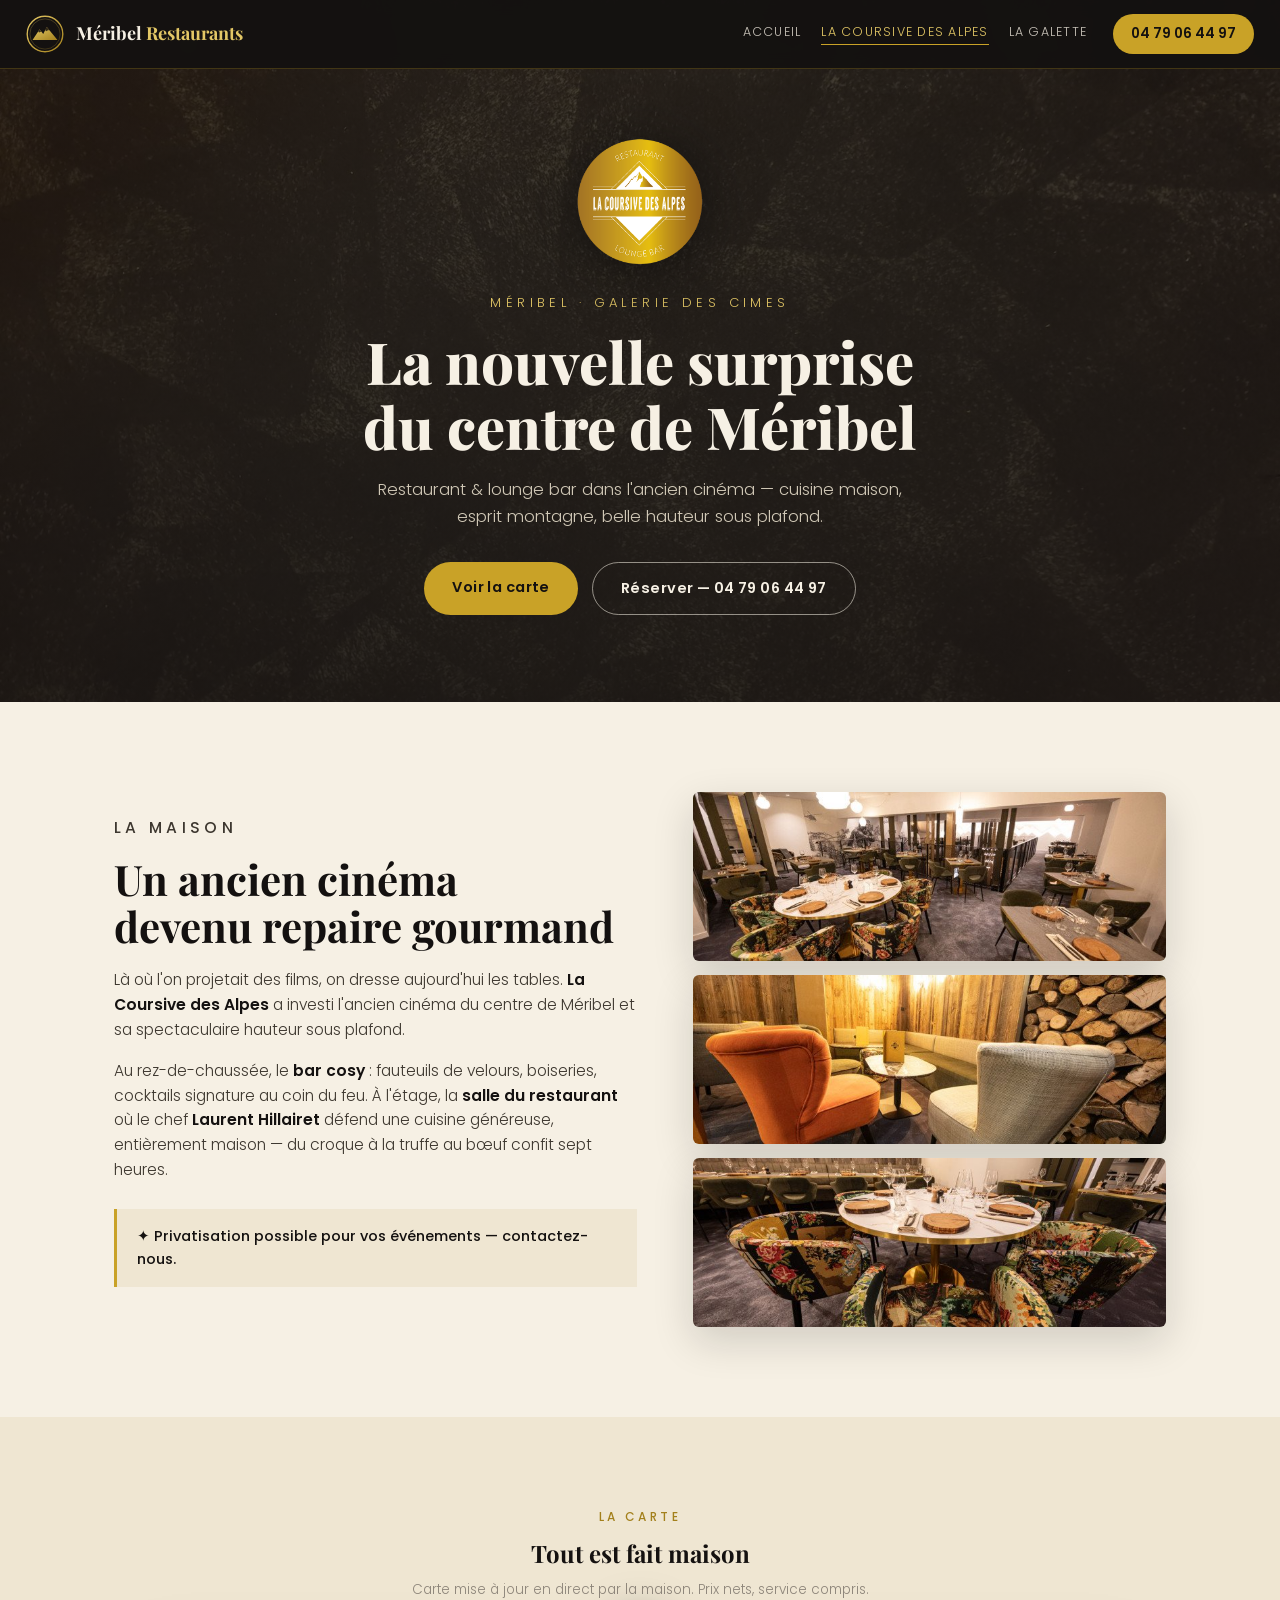
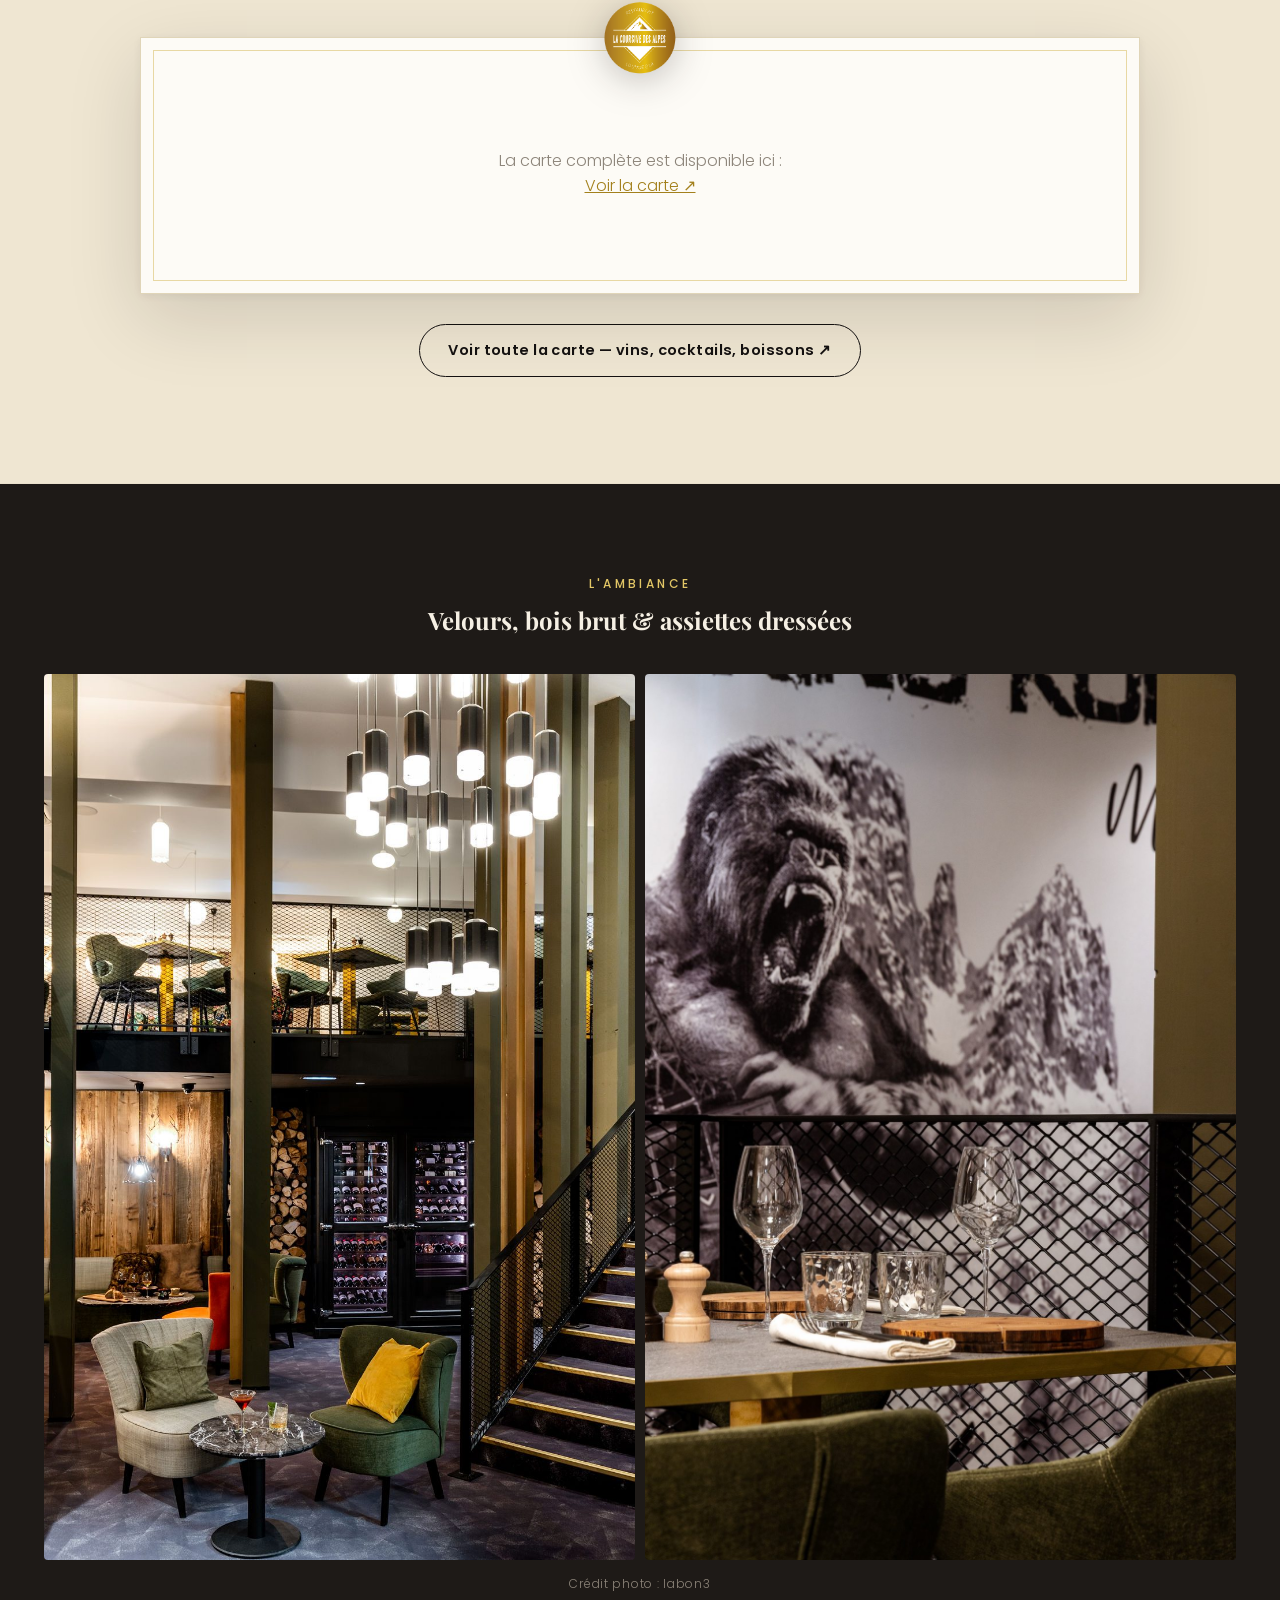
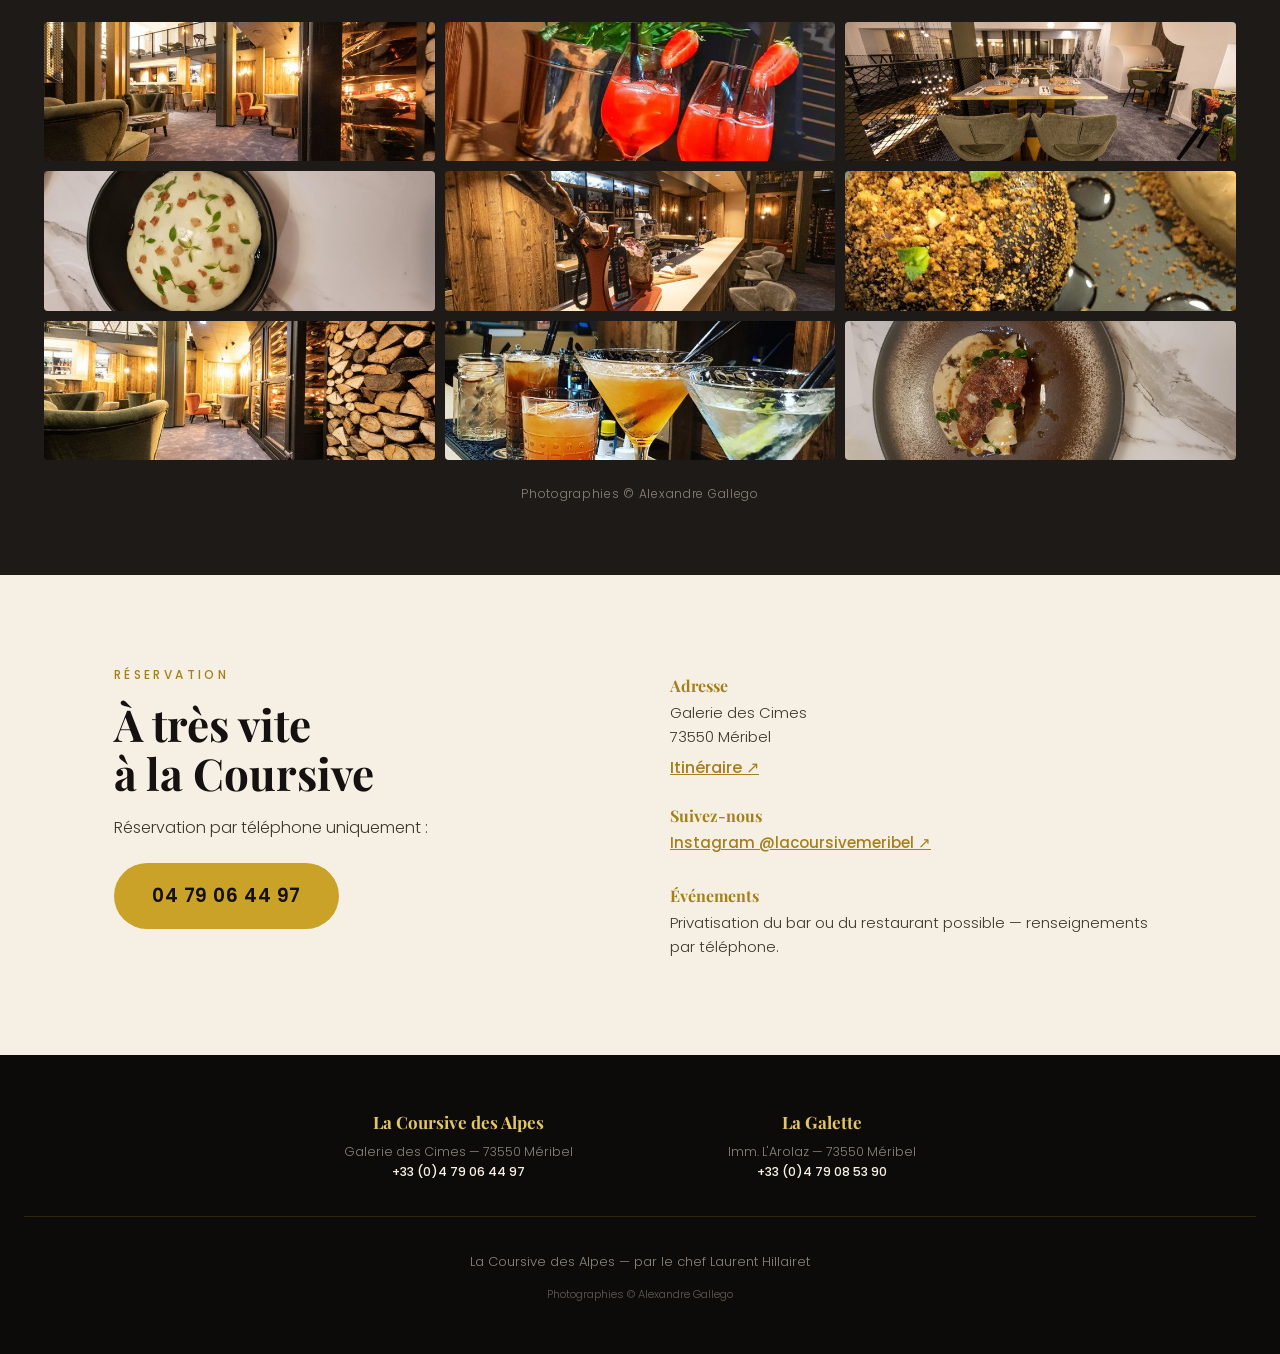
==== coursive.html @ 0c18def4 "Site : sur téléphone, le prix reste sur la ligne du nom (cartes La Galette et La Coursive) Co-Author" ====
<!doctype html>
<html lang="fr">
<head>
<meta charset="utf-8">
<meta name="viewport" content="width=device-width, initial-scale=1">
<title>La Coursive des Alpes — Restaurant &amp; Lounge Bar, Méribel</title>
<meta name="description" content="Restaurant et lounge bar au centre de Méribel, dans l'ancien cinéma. Cuisine maison du chef Laurent Hillairet, bar cosy, privatisations. Réservation : 04 79 06 44 97.">
<link rel="icon" href="img/logo-or.png">
<meta property="og:title" content="La Coursive des Alpes — Restaurant & Lounge Bar, Méribel">
<meta property="og:description" content="La nouvelle surprise du centre de Méribel, dans l'ancien cinéma. Bar cosy au rez-de-chaussée, restaurant à l'étage.">
<meta property="og:image" content="img/salle-01.jpg">
<link rel="preconnect" href="https://fonts.googleapis.com">
<link href="https://fonts.googleapis.com/css2?family=Playfair+Display:ital,wght@0,500;0,700;0,800;1,500&family=Poppins:wght@300;400;500;600&display=swap" rel="stylesheet">
<link rel="stylesheet" href="style.css?v=9">
</head>
<body>

<nav id="nav">
  <a class="nav-brand" href="index.html">
    <img src="img/logo-meribel.svg" alt="">
    <span>Méribel <em>Restaurants</em></span>
  </a>
  <button id="burger" aria-label="Menu" onclick="document.getElementById('nav').classList.toggle('open')">
    <span></span><span></span><span></span>
  </button>
  <div class="nav-links">
    <a href="index.html">Accueil</a>
<!-- IGLOO MASQUÉ — retirer ce commentaire pour réafficher
    <a href="igloo.html">L'Igloo</a>
-->
    <a href="coursive.html" class="active">La Coursive des Alpes</a>
    <a href="galette.html">La Galette</a>
  </div>
  <a class="nav-cta" href="tel:+33479064497">04 79 06 44 97</a>
</nav>

<header id="haut" class="hero">
  <div class="hero-inner">
    <img class="hero-logo" src="img/logo-or.png" alt="La Coursive des Alpes — Restaurant, Lounge Bar">
    <p class="hero-kicker">Méribel · Galerie des Cimes</p>
    <h1>La nouvelle surprise<br>du centre de Méribel</h1>
    <p class="hero-sub">Restaurant &amp; lounge bar dans l'ancien cinéma — cuisine maison, esprit montagne, belle hauteur sous plafond.</p>
    <div class="hero-actions">
      <a class="btn gold" href="#carte">Voir la carte</a>
      <a class="btn ghost" href="tel:+33479064497">Réserver — 04 79 06 44 97</a>
    </div>
  </div>
</header>

<section id="maison" class="section">
  <div class="wrap two-cols">
    <div class="txt">
      <p class="kicker">La maison</p>
      <h2>Un ancien cinéma<br>devenu repaire gourmand</h2>
      <p>Là où l'on projetait des films, on dresse aujourd'hui les tables. <strong>La Coursive des Alpes</strong> a investi l'ancien cinéma du centre de Méribel et sa spectaculaire hauteur sous plafond.</p>
      <p>Au rez-de-chaussée, le <strong>bar cosy</strong> : fauteuils de velours, boiseries, cocktails signature au coin du feu. À l'étage, la <strong>salle du restaurant</strong> où le chef <strong>Laurent Hillairet</strong> défend une cuisine généreuse, entièrement maison — du croque à la truffe au bœuf confit sept heures.</p>
      <p class="privatisation">✦ Privatisation possible pour vos événements — contactez-nous.</p>
    </div>
    <div class="pics">
      <img src="img/salon-02.jpg" alt="Le salon et ses fauteuils de velours" loading="lazy">
      <img src="img/bar-01.jpg" alt="Le bar en boiseries" loading="lazy">
      <img src="img/salle-01.jpg" alt="La salle du restaurant à l'étage" loading="lazy">
    </div>
  </div>
</section>

<section id="carte" class="carte">
  <div class="wrap">
    <p class="kicker center">La carte</p>
    <h2 class="center">Tout est fait maison</h2>
    <p class="carte-note center">Carte mise à jour en direct par la maison<span id="carteDate"></span>. Prix nets, service compris.</p>
    <div class="menu-panel">
      <img class="menu-badge" src="img/logo-or.png" alt="">
      <div id="menuMount"><div class="menu-loading">Chargement de la carte…</div></div>
    </div>
    <p class="pdf-line"><a class="btn dark" href="https://viktor-guignard.github.io/la-coursive-carte/carte.html" target="_blank" rel="noopener">Voir toute la carte — vins, cocktails, boissons ↗</a></p>
  </div>
</section>

<section id="galerie" class="galerie">
  <div class="wrap">
    <p class="kicker center">L'ambiance</p>
    <h2 class="center" style="color:var(--creme)">Velours, bois brut &amp; assiettes dressées</h2>
  </div>
  <div class="duo">
    <figure><img src="img/ambiance-salon.jpg" alt="Le salon du rez-de-chaussée, la cave à vins et la mezzanine" loading="lazy" width="1024" height="1539"></figure>
    <figure><img src="img/ambiance-table.jpg" alt="Une table dressée à l'étage, devant la fresque" loading="lazy" width="1200" height="1804"></figure>
  </div>
  <p class="credit">Crédit photo : labon3</p>
  <div class="strip">
    <img src="img/salle-02.jpg" alt="Tables dressées" loading="lazy">
    <img src="img/cocktail-01.jpg" alt="Cocktails signature" loading="lazy">
    <img src="img/salon-01.jpg" alt="Le salon lounge" loading="lazy">
    <img src="img/plat-01.jpg" alt="Plat du chef" loading="lazy">
    <img src="img/salle-03.jpg" alt="La mezzanine" loading="lazy">
    <img src="img/dessert-01.jpg" alt="Dessert maison" loading="lazy">
    <img src="img/salon-03.jpg" alt="Coin cheminée" loading="lazy">
    <img src="img/cocktail-02.jpg" alt="Cocktails au bar" loading="lazy">
    <img src="img/plat-02.jpg" alt="Assiette dressée" loading="lazy">
  </div>
  <p class="credit">Photographies © Alexandre Gallego</p>
</section>

<section id="contact" class="contact">
  <div class="wrap contact-grid">
    <div>
      <p class="kicker">Réservation</p>
      <h2>À très vite<br>à la Coursive</h2>
      <p class="contact-line">Réservation par téléphone uniquement :</p>
      <a class="btn gold big" href="tel:+33479064497">04 79 06 44 97</a>
    </div>
    <div class="contact-infos">
      <div class="info">
        <h3>Adresse</h3>
        <p>Galerie des Cimes<br>73550 Méribel</p>
        <a href="https://maps.apple.com/?q=Galerie+des+Cimes+73550+M%C3%A9ribel" target="_blank" rel="noopener">Itinéraire ↗</a>
      </div>
      <div class="info">
        <h3>Suivez-nous</h3>
        <p><a href="https://www.instagram.com/lacoursivemeribel" target="_blank" rel="noopener">Instagram @lacoursivemeribel ↗</a></p>
      </div>
      <div class="info">
        <h3>Événements</h3>
        <p>Privatisation du bar ou du restaurant possible — renseignements par téléphone.</p>
      </div>
    </div>
  </div>
</section>

<footer>
  <div class="foot-grid">
<!-- IGLOO MASQUÉ — retirer ce commentaire pour réafficher
    <div class="foot-resto">
      <h4><a href="igloo.html">L'Igloo</a></h4>
      <p>Galerie des Cimes — 73550 Méribel</p>
      <p><a class="tel" href="tel:+33479080784">+33 (0)4 79 08 07 84</a></p>
    </div>
-->
    <div class="foot-resto">
      <h4><a href="coursive.html">La Coursive des Alpes</a></h4>
      <p>Galerie des Cimes — 73550 Méribel</p>
      <p><a class="tel" href="tel:+33479064497">+33 (0)4 79 06 44 97</a></p>
    </div>
    <div class="foot-resto">
      <h4><a href="galette.html">La Galette</a></h4>
      <p>Imm. L'Arolaz — 73550 Méribel</p>
      <p><a class="tel" href="tel:+33479085390">+33 (0)4 79 08 53 90</a></p>
    </div>
  </div>
  <div class="base">
    <p>La Coursive des Alpes — par le chef Laurent Hillairet</p>
    <p class="tiny">Photographies © Alexandre Gallego</p>
  </div>
</footer>

<script src="menu.js?v=8"></script>
</body>
</html>
---- style.css ----
:root{
  --noir:#141110;
  --noir-2:#1e1a17;
  --or:#c9a227;
  --or-fonce:#a3801c;
  --or-clair:#e3c766;
  --creme:#f6f0e4;
  --creme-2:#efe6d2;
  --blanc:#fdfbf6;
  --gris:#8d857a;
  --font-t:'Playfair Display', serif;
  --font-b:'Poppins', sans-serif;
}

*{box-sizing:border-box;}
html{scroll-behavior:smooth;}
body{
  margin:0; font-family:var(--font-b); color:var(--noir);
  background:var(--creme); line-height:1.6; font-weight:300;
}
img{max-width:100%; display:block;}
a{color:var(--or-fonce);}
h1,h2,h3{font-family:var(--font-t); font-weight:700; line-height:1.12; margin:0 0 18px;}
.wrap{max-width:1100px; margin:0 auto; padding:0 24px;}
.wrap.narrow{max-width:840px;}
.center{text-align:center;}
.kicker{
  font-size:12px; letter-spacing:.28em; text-transform:uppercase;
  color:var(--or-fonce); font-weight:500; margin:0 0 14px;
}

/* ---------- Nav ---------- */
#nav{
  position:fixed; top:0; left:0; right:0; z-index:100;
  display:flex; align-items:center; gap:26px;
  padding:14px 26px;
  background:rgba(20,17,16,.94);
  backdrop-filter:blur(8px);
  border-bottom:1px solid rgba(201,162,39,.25);
}
.nav-brand{display:flex; align-items:center; gap:12px; text-decoration:none; color:var(--creme); margin-right:auto;}
.nav-brand img{width:38px; height:38px; border-radius:50%;}
.nav-brand span{font-family:var(--font-t); font-size:18px; font-weight:700;}
.nav-brand em{font-style:normal; color:var(--or-clair);}
.nav-links{display:flex; gap:20px;}
.nav-links a{
  color:var(--creme); text-decoration:none; font-size:12.5px; letter-spacing:.1em;
  text-transform:uppercase; opacity:.8; transition:color .15s, opacity .15s;
  padding-bottom:2px; border-bottom:1.5px solid transparent;
}
.nav-links a:hover{color:var(--or-clair); opacity:1;}
.nav-links a.active{color:var(--or-clair); opacity:1; border-bottom-color:var(--or);}
.nav-cta{
  font-size:13.5px; font-weight:600; text-decoration:none; color:var(--noir);
  background:var(--or); padding:9px 18px; border-radius:30px;
  transition:background .15s; white-space:nowrap;
}
.nav-cta:hover{background:var(--or-clair);}

/* Burger (mobile / tablette) */
#burger{
  display:none; flex-direction:column; justify-content:center; gap:5px;
  width:42px; height:38px; padding:8px 9px;
  background:none; border:1px solid rgba(246,240,228,.35); border-radius:8px; cursor:pointer;
}
#burger span{display:block; height:2px; background:var(--creme); border-radius:2px; transition:transform .2s, opacity .2s;}
#nav.open #burger span:nth-child(1){transform:translateY(7px) rotate(45deg);}
#nav.open #burger span:nth-child(2){opacity:0;}
#nav.open #burger span:nth-child(3){transform:translateY(-7px) rotate(-45deg);}

/* ---------- Boutons ---------- */
.btn{
  display:inline-block; text-decoration:none; font-weight:600; font-size:14.5px;
  padding:14px 28px; border-radius:40px; letter-spacing:.03em;
  transition:transform .12s, background .15s, color .15s, border-color .15s;
}
.btn:active{transform:scale(.97);}
.btn.gold{background:var(--or); color:var(--noir);}
.btn.gold:hover{background:var(--or-clair);}
.btn.ghost{border:1.5px solid rgba(246,240,228,.55); color:var(--creme);}
.btn.ghost:hover{border-color:var(--or-clair); color:var(--or-clair);}
.btn.dark{border:1.5px solid var(--noir); color:var(--noir);}
.btn.dark:hover{background:var(--noir); color:var(--creme);}
.btn.big{font-size:19px; padding:18px 38px;}

/* ---------- Hero Coursive (sombre, écourté) ---------- */
.hero{
  min-height:78svh; display:flex; align-items:center; justify-content:center;
  position:relative; text-align:center; padding:120px 24px 70px;
  background:
    linear-gradient(rgba(14,11,9,.72), rgba(14,11,9,.86)),
    url('img/texture-or.jpg') center/cover no-repeat;
  color:var(--creme);
}
.hero-inner{max-width:780px;}
.hero-logo{width:130px; margin:0 auto 26px; filter:drop-shadow(0 8px 30px rgba(0,0,0,.5));}
.hero-kicker{font-size:13px; letter-spacing:.34em; text-transform:uppercase; color:var(--or-clair); margin:0 0 16px;}
.hero h1{font-size:clamp(36px, 5.4vw, 58px); font-weight:800; color:var(--creme);}
.hero-sub{font-size:16.5px; color:var(--creme-2); opacity:.85; max-width:560px; margin:0 auto 32px;}
.hero-actions{display:flex; gap:14px; justify-content:center; flex-wrap:wrap;}

/* ---------- Hero clair (Home, Igloo, Galette) ---------- */
.hero-light{
  padding:150px 24px 70px; text-align:center;
  background:linear-gradient(var(--blanc), var(--creme));
}
.hero-light .hero-logo{width:140px; margin:0 auto 26px; filter:none; border-radius:14px;}
.hero-light h1{font-size:clamp(34px, 5vw, 56px); font-weight:800; color:var(--noir);}
.hero-light .hero-sub{color:#4a443a; opacity:1;}

/* ---------- HOME : cartes des 3 restaurants ---------- */
.resto-cards{
  display:grid; grid-template-columns:repeat(2,1fr); gap:22px;
  max-width:820px; margin:50px auto 90px; padding:0 24px;
}
.resto-card{
  background:var(--blanc); border:1px solid #e5dcc8; border-radius:14px;
  padding:34px 26px 30px; text-align:center; text-decoration:none; color:var(--noir);
  transition:transform .18s, box-shadow .18s;
  display:flex; flex-direction:column; align-items:center; gap:6px;
}
.resto-card:hover{transform:translateY(-5px); box-shadow:0 20px 50px rgba(20,17,16,.14);}
.resto-card img{width:110px; height:110px; object-fit:contain; border-radius:12px; margin-bottom:14px;}
.resto-card h3{font-size:22px; margin:0 0 4px;}
.resto-card .type{font-size:11.5px; letter-spacing:.16em; text-transform:uppercase; color:var(--or-fonce); font-weight:500;}
.resto-card .desc{font-size:13.5px; color:#5a5346; margin:10px 0 14px;}
.resto-card .tel{font-weight:600; font-size:14.5px; color:var(--noir);}
.resto-card .go{margin-top:12px; font-size:13px; font-weight:600; color:var(--or-fonce);}

/* ---------- Sections claires ---------- */
.section{padding:90px 0;}
.section.alt{background:var(--blanc);}
.section h2{font-size:clamp(28px,3.8vw,42px);}

/* ---------- La carte : présentée comme une carte imprimée ---------- */
.carte{padding:90px 0; background:var(--creme-2); border-bottom:1px solid #e9e0cc;}
.carte h2{color:var(--noir);}
.carte-note{color:var(--gris); font-size:13.5px; margin:-6px 0 36px;}
.menu-loading{text-align:center; color:var(--gris); padding:60px 0;}
.menu-panel{
  position:relative;
  background:var(--blanc);
  border:1px solid #e0d5b8;
  box-shadow:0 24px 70px rgba(20,17,16,.14), 0 2px 8px rgba(20,17,16,.06);
  padding:70px 64px 54px;
  max-width:1000px; margin:0 auto;
}
.menu-panel::before{
  content:''; position:absolute; inset:12px;
  border:1px solid rgba(201,162,39,.4); pointer-events:none;
}
.menu-badge{
  width:74px; height:74px; position:absolute; top:-37px; left:50%;
  transform:translateX(-50%);
  filter:drop-shadow(0 6px 18px rgba(20,17,16,.25));
}
.menu-cols{columns:2; column-gap:56px;}
.menu-section{break-inside:avoid; margin:0 0 34px;}
.menu-section h3{
  font-size:20px; color:var(--or-fonce); text-transform:uppercase; letter-spacing:.05em;
  border-bottom:1.5px solid var(--or); padding-bottom:7px; margin-bottom:14px;
}
.menu-section h3 .en{font-family:var(--font-b); font-size:12.5px; font-style:italic; font-weight:300; color:var(--gris); text-transform:none; letter-spacing:0;}
.menu-item{display:flex; align-items:baseline; gap:8px; padding:5px 0;}
.menu-item .n{font-size:13.5px; font-weight:500; color:var(--noir);}
.menu-item .n .en{display:block; font-size:11.5px; font-style:italic; font-weight:300; color:var(--gris);}
.menu-item .dots{flex:1; border-bottom:1px dotted #c8bfa8; min-width:16px; transform:translateY(-4px);}
.menu-item .p{font-size:13.5px; font-weight:600; color:var(--or-fonce); white-space:nowrap;}
.item-tag{width:13px; height:13px; margin-left:5px; vertical-align:-2px; display:inline-block;}
.menu-image{display:flex; justify-content:center; margin:8px 0 14px;}
.menu-image img{max-width:100%; height:auto;}
.menu-formule{color:var(--or-fonce); font-weight:500; font-size:14.5px; padding:2px 0;}
.menu-formule.heading{font-family:var(--font-t); font-size:21px; font-weight:700; color:var(--noir); margin-top:8px;}
.menu-note{font-size:11.5px; font-style:italic; color:var(--gris); padding:5px 0;}
.menu-error{text-align:center; color:var(--gris); padding:40px 0;}
.pdf-line{text-align:center; margin-top:30px;}

/* ---------- La maison ---------- */
.two-cols{display:grid; grid-template-columns:1.05fr .95fr; gap:56px; align-items:center;}
.two-cols .txt p{margin:0 0 16px; color:#3d372f; font-size:15.5px;}
.two-cols .txt strong{font-weight:600; color:var(--noir);}
.privatisation{
  margin-top:26px !important; padding:16px 20px; border-left:3px solid var(--or);
  background:var(--creme-2); font-weight:500; color:var(--noir) !important; font-size:14.5px !important;
}
.pics{display:flex; flex-direction:column; gap:14px;}
.pics img{border-radius:6px; box-shadow:0 14px 40px rgba(20,17,16,.16);}

/* ---------- Galerie (bandeau sombre conservé pour le contraste) ---------- */
.galerie{padding:90px 0 60px; background:var(--noir-2); color:var(--creme);}
.galerie .kicker{color:var(--or-clair);}
.strip{
  display:grid; grid-template-columns:repeat(3,1fr); gap:10px;
  max-width:1240px; margin:40px auto 0; padding:0 24px;
}
.duo{display:grid; grid-template-columns:1fr 1fr; gap:10px; max-width:1240px; margin:40px auto 0; padding:0 24px;}
.duo figure{margin:0;}
.duo img{display:block; width:100%; height:auto; aspect-ratio:2/3; object-fit:cover; border-radius:4px;}
.duo + .credit{margin-top:14px;}
.duo + .credit + .strip{margin-top:28px;}
.strip img{width:100%; border-radius:4px; transition:transform .25s, box-shadow .25s;}
.strip img:hover{transform:scale(1.025); box-shadow:0 16px 40px rgba(0,0,0,.5);}
.credit{text-align:center; color:var(--gris); font-size:12px; margin-top:24px; letter-spacing:.06em;}

/* ---------- Fiche resto simple (Igloo / Galette) ---------- */
.fiche{max-width:760px; margin:0 auto; padding:0 24px; text-align:center;}
.fiche p{color:#3d372f; font-size:16px;}
.fiche .cartes-btns{display:flex; gap:14px; justify-content:center; flex-wrap:wrap; margin:34px 0 0;}

/* ---------- Contact ---------- */
.contact{padding:90px 0; background:var(--creme);}
.contact h2{font-size:clamp(28px,3.8vw,44px);}
.contact-grid{display:grid; grid-template-columns:1fr 1fr; gap:60px; align-items:start;}
.contact-line{color:#3d372f; margin-bottom:22px;}
.contact-infos{display:flex; flex-direction:column; gap:26px; padding-top:12px;}
.info h3{font-size:16px; margin-bottom:6px; color:var(--or-fonce);}
.info p{margin:0 0 6px; color:#3d372f; font-size:15px;}
.info a{color:var(--or-fonce); font-weight:500;}

/* ---------- Footer : les 3 maisons ---------- */
footer{background:#0d0b09; color:var(--gris); font-size:13px; padding:54px 24px 40px;}
.foot-grid{
  max-width:700px; margin:0 auto 34px; display:grid; grid-template-columns:repeat(2,1fr); gap:26px;
  text-align:center;
}
.foot-resto{color:var(--creme);}
.foot-resto h4{font-family:var(--font-t); font-size:17px; margin:0 0 6px; color:var(--or-clair);}
.foot-resto h4 a{color:inherit; text-decoration:none;}
.foot-resto p{margin:0; font-size:12.5px; color:var(--gris);}
.foot-resto a.tel{color:var(--creme); text-decoration:none; font-weight:500;}
footer .base{text-align:center; border-top:1px solid rgba(201,162,39,.18); padding-top:22px;}
footer .base a{color:var(--or-clair); text-decoration:none;}
footer .tiny{font-size:11px; opacity:.65; margin-top:6px;}

/* =====================================================
   Responsive — desktop large / desktop / tablette / mobile
   ===================================================== */

/* Desktop large : la carte respire davantage */
@media (min-width:1400px){
  .menu-panel{max-width:1080px; padding:78px 84px 60px;}
  .menu-cols{column-gap:72px;}
}

/* Tablette paysage / petit desktop */
@media (max-width:1100px){
  .resto-cards{grid-template-columns:repeat(2,1fr); gap:14px;}
  .resto-card{padding:26px 16px 24px;}
  .two-cols{gap:40px;}
  .menu-panel{padding:60px 40px 44px;}
}

/* Tablette portrait */
@media (max-width:920px){
  #burger{display:flex;}
  .nav-links{
    display:none; position:absolute; top:100%; left:0; right:0;
    flex-direction:column; gap:0; background:#141110;
    border-bottom:1px solid rgba(201,162,39,.25);
    padding:8px 0 12px;
  }
  #nav.open .nav-links{display:flex;}
  .nav-links a{padding:13px 26px; border-bottom:none; font-size:14px;}
  .nav-links a.active{background:rgba(201,162,39,.12);}

  .two-cols, .contact-grid{grid-template-columns:1fr; gap:40px;}
  .strip{grid-template-columns:repeat(2,1fr);}
  .resto-cards{grid-template-columns:1fr; max-width:480px;}
  .foot-grid{grid-template-columns:1fr; gap:20px;}
  .section,.carte,.contact,.galerie{padding:60px 0;}
  .hero{min-height:70svh; padding:110px 20px 60px;}
  .hero-light{padding:130px 20px 54px;}
  .menu-cols{columns:2; column-gap:36px;}
  .pics{flex-direction:row; flex-wrap:wrap;}
  .pics img{flex:1 1 45%; min-width:220px; object-fit:cover;}
}

/* Mobile */
@media (max-width:640px){
  .menu-cols{columns:1;}
  .menu-panel{padding:52px 22px 34px;}
  .menu-panel::before{inset:8px;}
  .menu-badge{width:60px; height:60px; top:-30px;}
  .strip{grid-template-columns:1fr;}
  .nav-cta{padding:8px 12px; font-size:12.5px;}
  .nav-brand span{display:none;}
  .btn.big{font-size:16px; padding:15px 28px;}
  .hero-actions .btn{width:100%; text-align:center;}
  .fiche .cartes-btns .btn{width:100%; text-align:center;}
  .hero-logo{width:104px;}
}

/* ---------- Carte La Galette (menu-galette.js) ---------- */
.carte-galette .menu-badge{border-radius:12px; width:78px; height:78px; top:-39px; object-fit:cover;}
.menu-tabs{display:flex; justify-content:center; gap:8px; flex-wrap:wrap; margin:0 0 34px;}
.menu-tabs button{
  font-family:var(--font-b); font-size:13px; font-weight:500; letter-spacing:.08em; text-transform:uppercase;
  background:none; border:1px solid #d8cba9; color:var(--noir); border-radius:30px; padding:8px 18px; cursor:pointer;
}
.menu-tabs button.active{background:var(--noir); border-color:var(--noir); color:var(--creme);}
.menu-item .n .sub{display:block; font-size:12px; font-weight:300; color:#6a6158;}
.menu-item .n .sub + .en{margin-top:0;}
.menu-item .p.wines{display:flex; flex-direction:column; align-items:flex-end; gap:1px;}
.menu-item .p.wines small{font-size:10.5px; font-weight:400; color:var(--gris);}
.menu-item .item-tag.tag-new{width:26px; height:12px;}
.menu-line{text-align:center; font-size:13px; font-weight:500; padding:2px 0;}
.menu-line.v-title{font-family:var(--font-t); font-size:22px; font-weight:700; margin-top:6px;}
.menu-line.v-title em{font-style:normal; color:var(--or-fonce);}
.menu-line.v-sub, .menu-line.v-small{font-size:11.5px; font-weight:300; font-style:italic; color:var(--gris);}
.menu-line.v-or{font-size:12px; font-style:italic; font-weight:300; color:var(--gris);}
.menu-langs{display:flex; justify-content:center; gap:6px; margin:-8px 0 16px; flex-wrap:wrap;}
.menu-langs button{font-family:var(--font-b); font-size:12px; font-weight:500; background:none; border:1px solid #e0d5b8; border-radius:20px; padding:5px 11px; cursor:pointer; color:var(--noir);}
.menu-langs button.active{border-color:var(--or-fonce); color:var(--or-fonce); background:rgba(201,162,39,.08);}
.menu-cols.one-col{columns:1; max-width:720px; margin:0 auto;}
.menu-item .n .sub{text-transform:none;}
@media (max-width:600px){
  /* téléphone : le prix reste à droite, sur la même ligne que le nom ; le nom passe à la ligne
     dans sa colonne. Un prix long (« Petit 17 / Grand 22 € ») passe sur 2 lignes, à droite, sans écraser le plat. */
  .menu-item{flex-wrap:nowrap;}
  .menu-item .n{flex:1 1 auto; min-width:0;}
  .menu-item .dots{flex:0 0 14px; min-width:14px;}
  .menu-item .p{flex:0 0 auto; white-space:nowrap; text-align:right;}
  .menu-item .p.long{white-space:normal; max-width:42%; flex-shrink:1;}
}
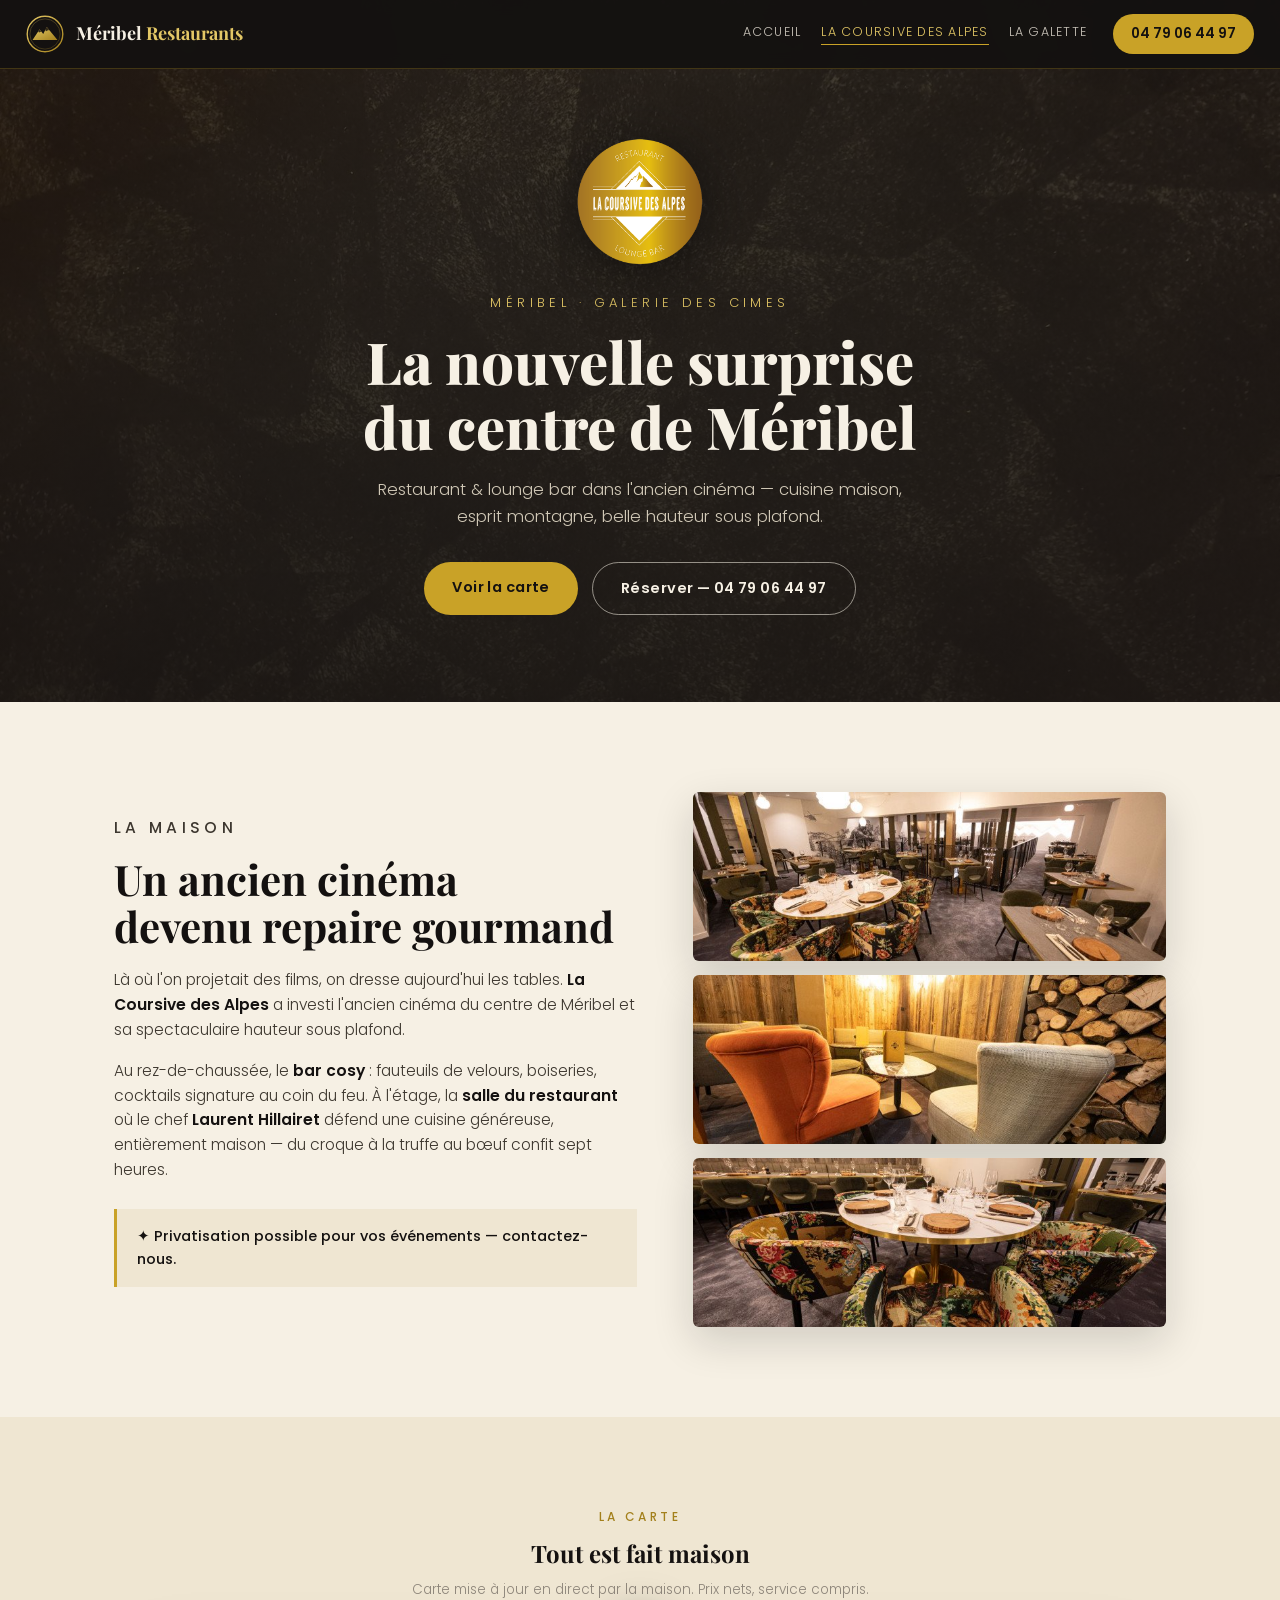
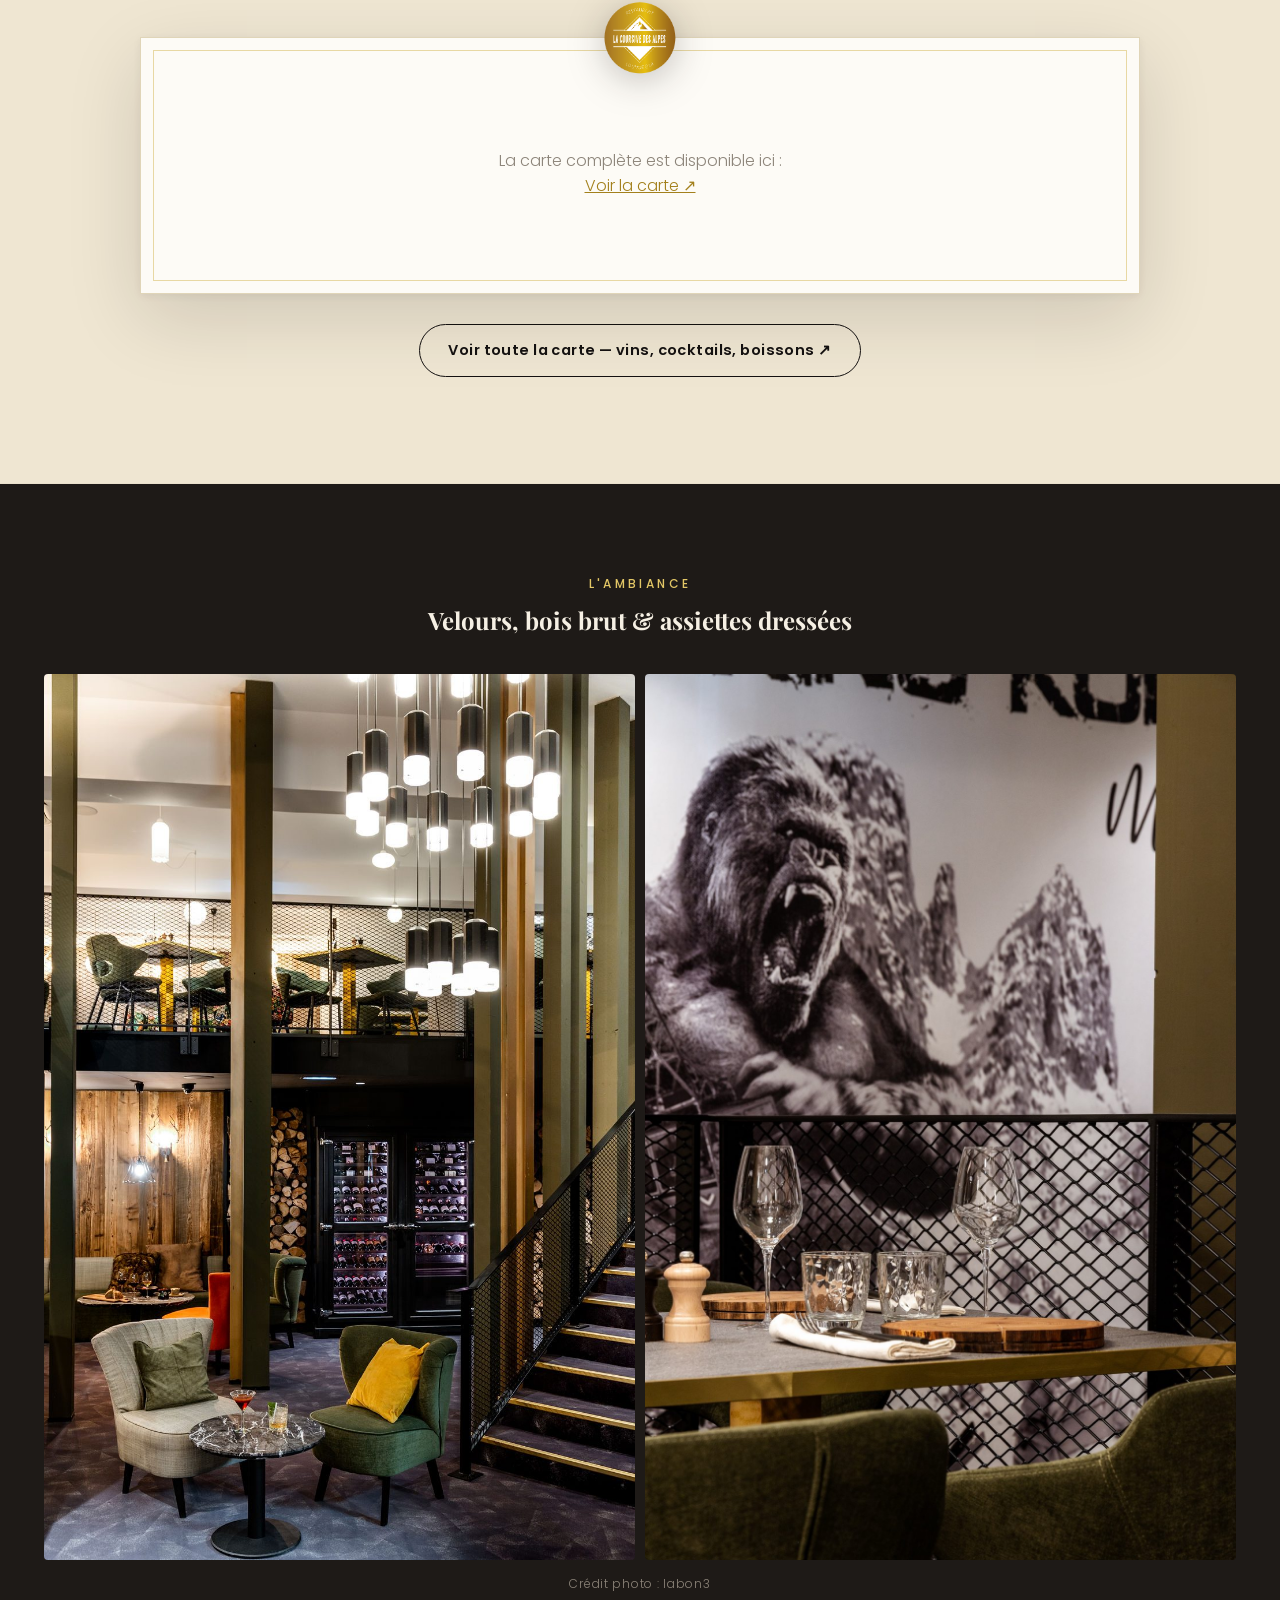
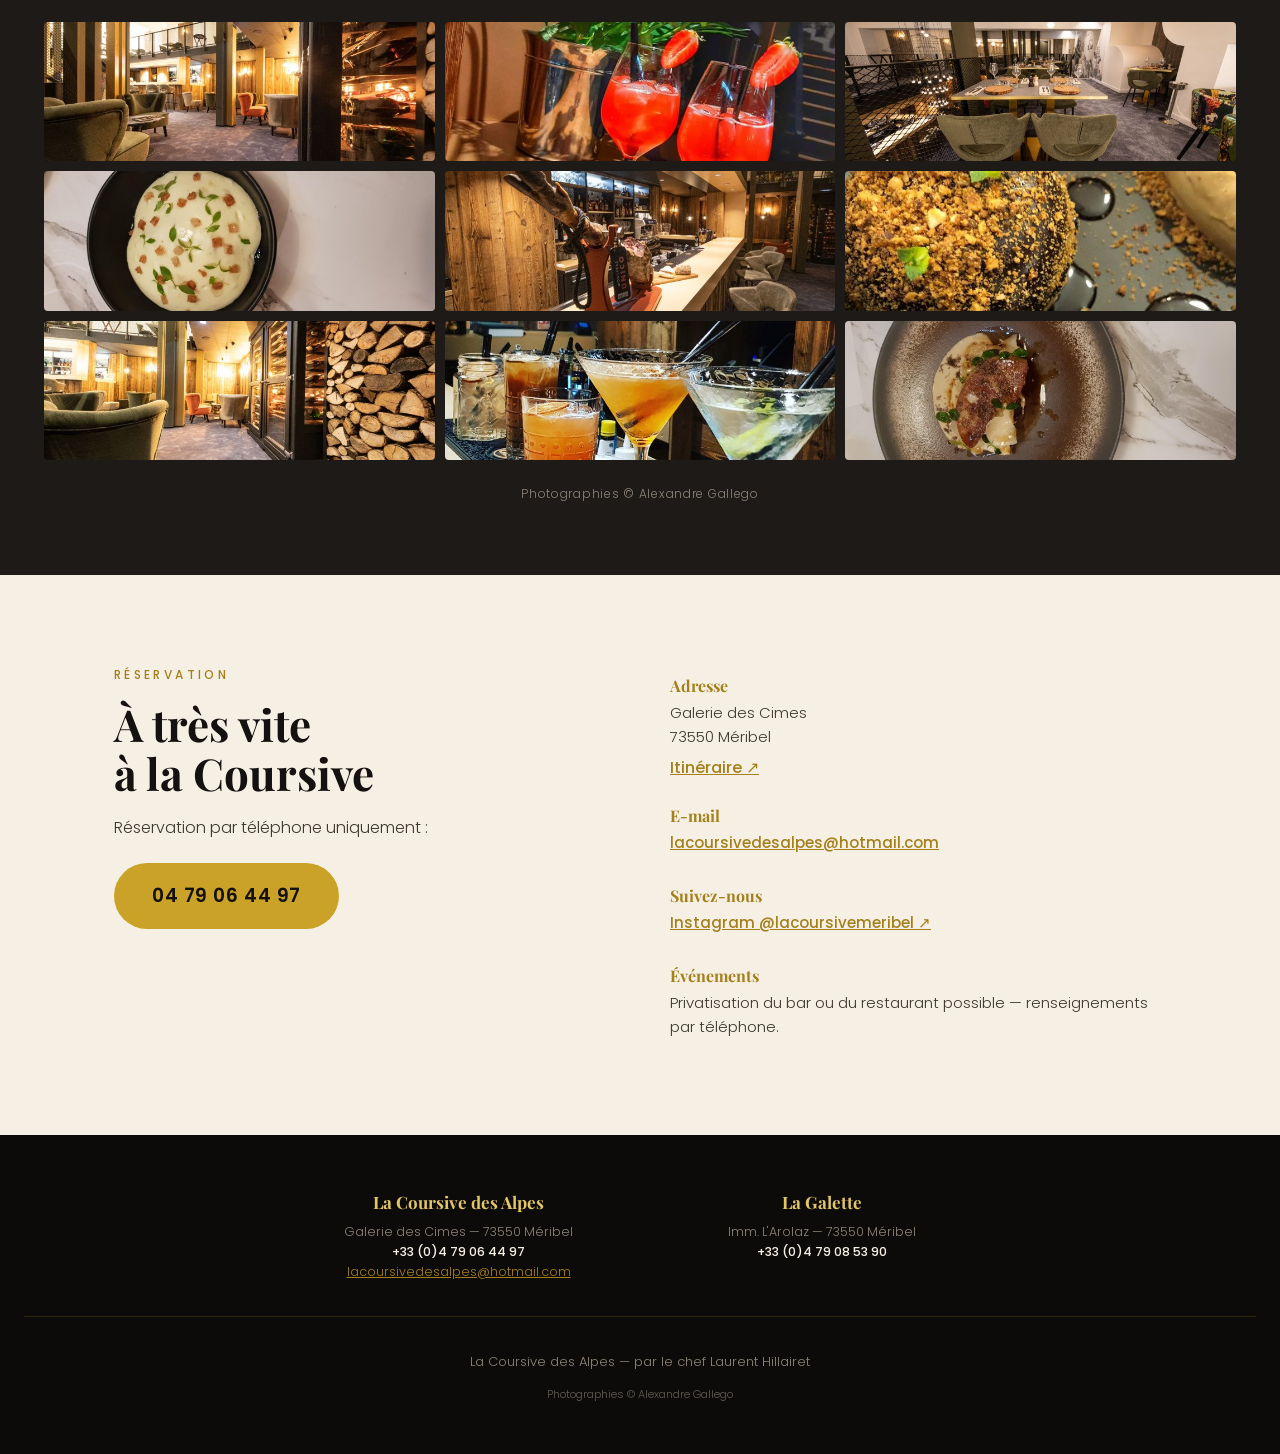
==== commit a095fdad: "La Coursive : adresse e-mail sur sa page (contact) et dans le pied de page Co-Authored-By: Claude Op" ====
--- a/coursive.html
+++ b/coursive.html
@@ -11,7 +11,7 @@
 <meta property="og:image" content="img/salle-01.jpg">
 <link rel="preconnect" href="https://fonts.googleapis.com">
 <link href="https://fonts.googleapis.com/css2?family=Playfair+Display:ital,wght@0,500;0,700;0,800;1,500&family=Poppins:wght@300;400;500;600&display=swap" rel="stylesheet">
-<link rel="stylesheet" href="style.css?v=9">
+<link rel="stylesheet" href="style.css?v=10">
 </head>
 <body>
 
@@ -116,6 +116,10 @@
         <a href="https://maps.apple.com/?q=Galerie+des+Cimes+73550+M%C3%A9ribel" target="_blank" rel="noopener">Itinéraire ↗</a>
       </div>
       <div class="info">
+        <h3>E-mail</h3>
+        <p><a href="mailto:lacoursivedesalpes@hotmail.com">lacoursivedesalpes@hotmail.com</a></p>
+      </div>
+      <div class="info">
         <h3>Suivez-nous</h3>
         <p><a href="https://www.instagram.com/lacoursivemeribel" target="_blank" rel="noopener">Instagram @lacoursivemeribel ↗</a></p>
       </div>
@@ -140,6 +144,7 @@
       <h4><a href="coursive.html">La Coursive des Alpes</a></h4>
       <p>Galerie des Cimes — 73550 Méribel</p>
       <p><a class="tel" href="tel:+33479064497">+33 (0)4 79 06 44 97</a></p>
+      <p><a href="mailto:lacoursivedesalpes@hotmail.com">lacoursivedesalpes@hotmail.com</a></p>
     </div>
     <div class="foot-resto">
       <h4><a href="galette.html">La Galette</a></h4>
--- a/style.css
+++ b/style.css
@@ -318,7 +318,8 @@
      dans sa colonne. Un prix long (« Petit 17 / Grand 22 € ») passe sur 2 lignes, à droite, sans écraser le plat. */
   .menu-item{flex-wrap:nowrap;}
   .menu-item .n{flex:1 1 auto; min-width:0;}
-  .menu-item .dots{flex:0 0 14px; min-width:14px;}
+  .menu-item{gap:14px;}
+  .menu-item .dots{display:none;}   /* trop courts sur téléphone : pas de pointillés */
   .menu-item .p{flex:0 0 auto; white-space:nowrap; text-align:right;}
   .menu-item .p.long{white-space:normal; max-width:42%; flex-shrink:1;}
 }
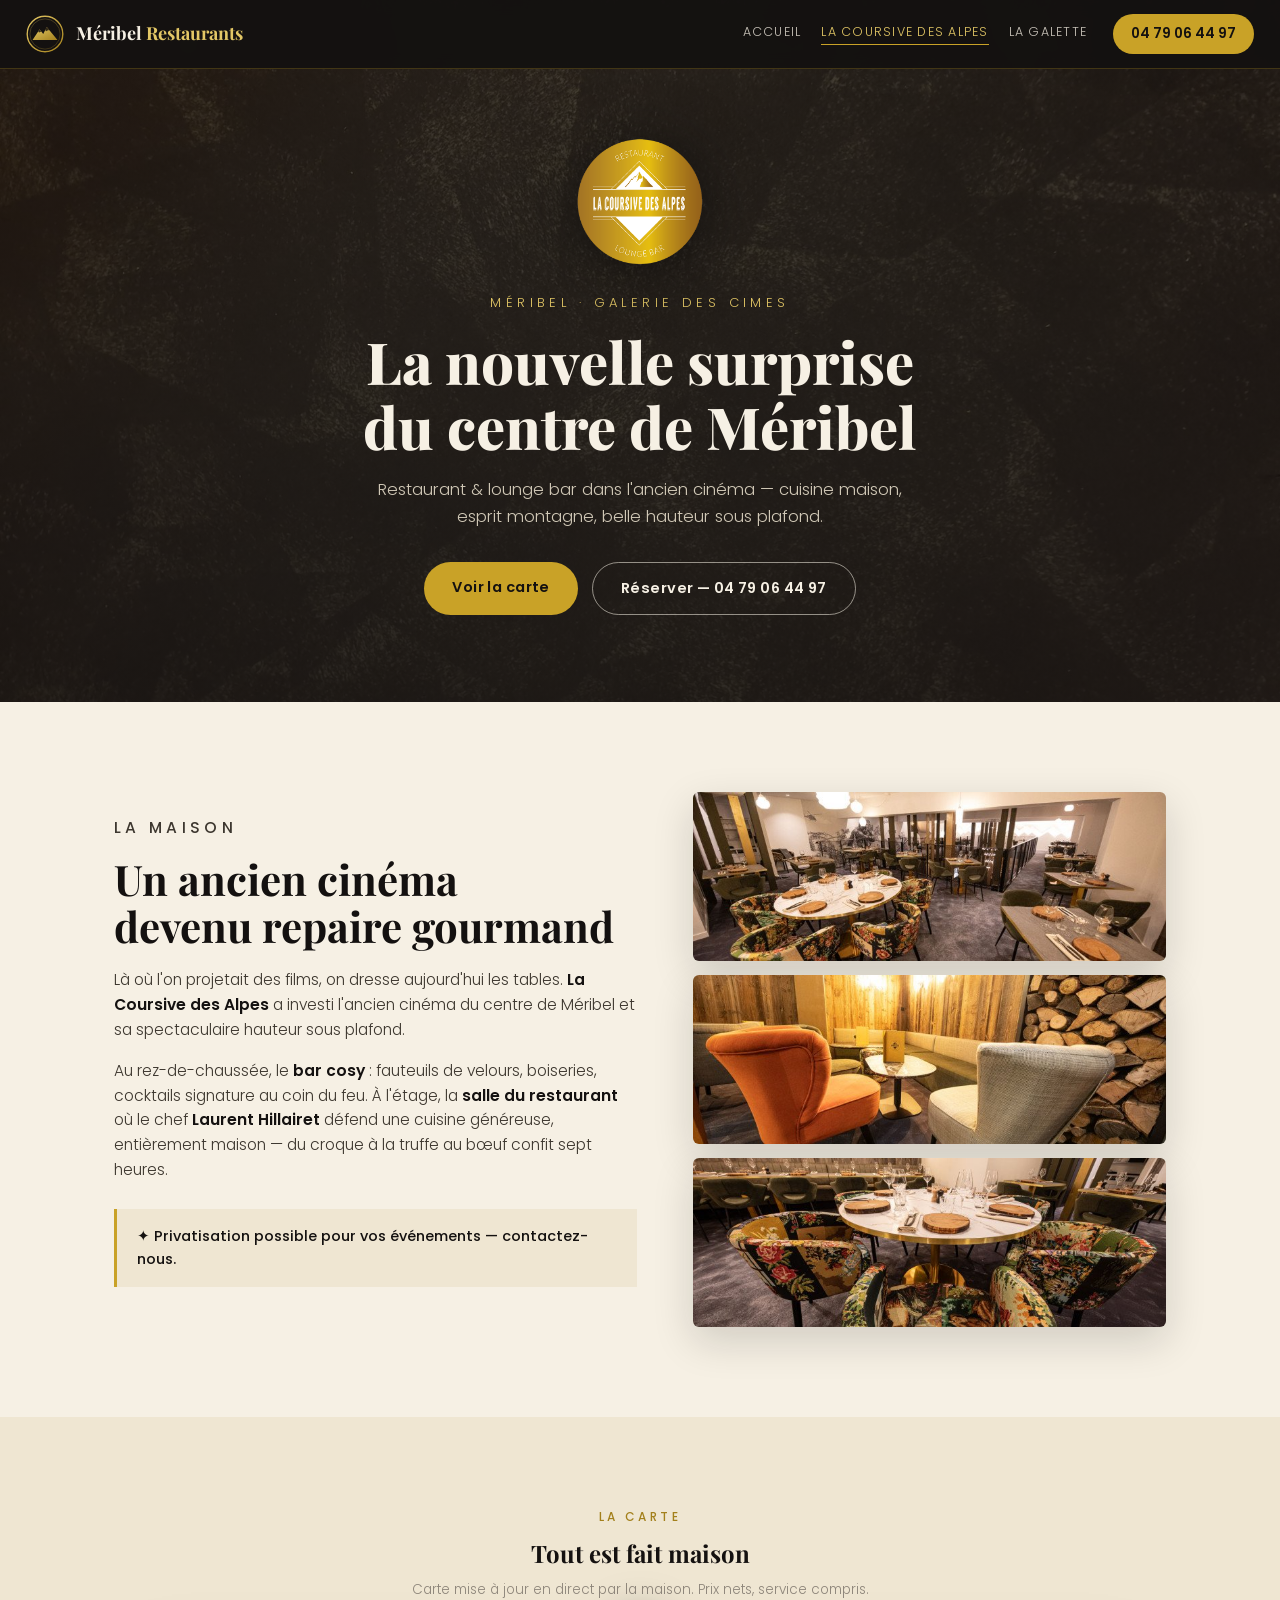
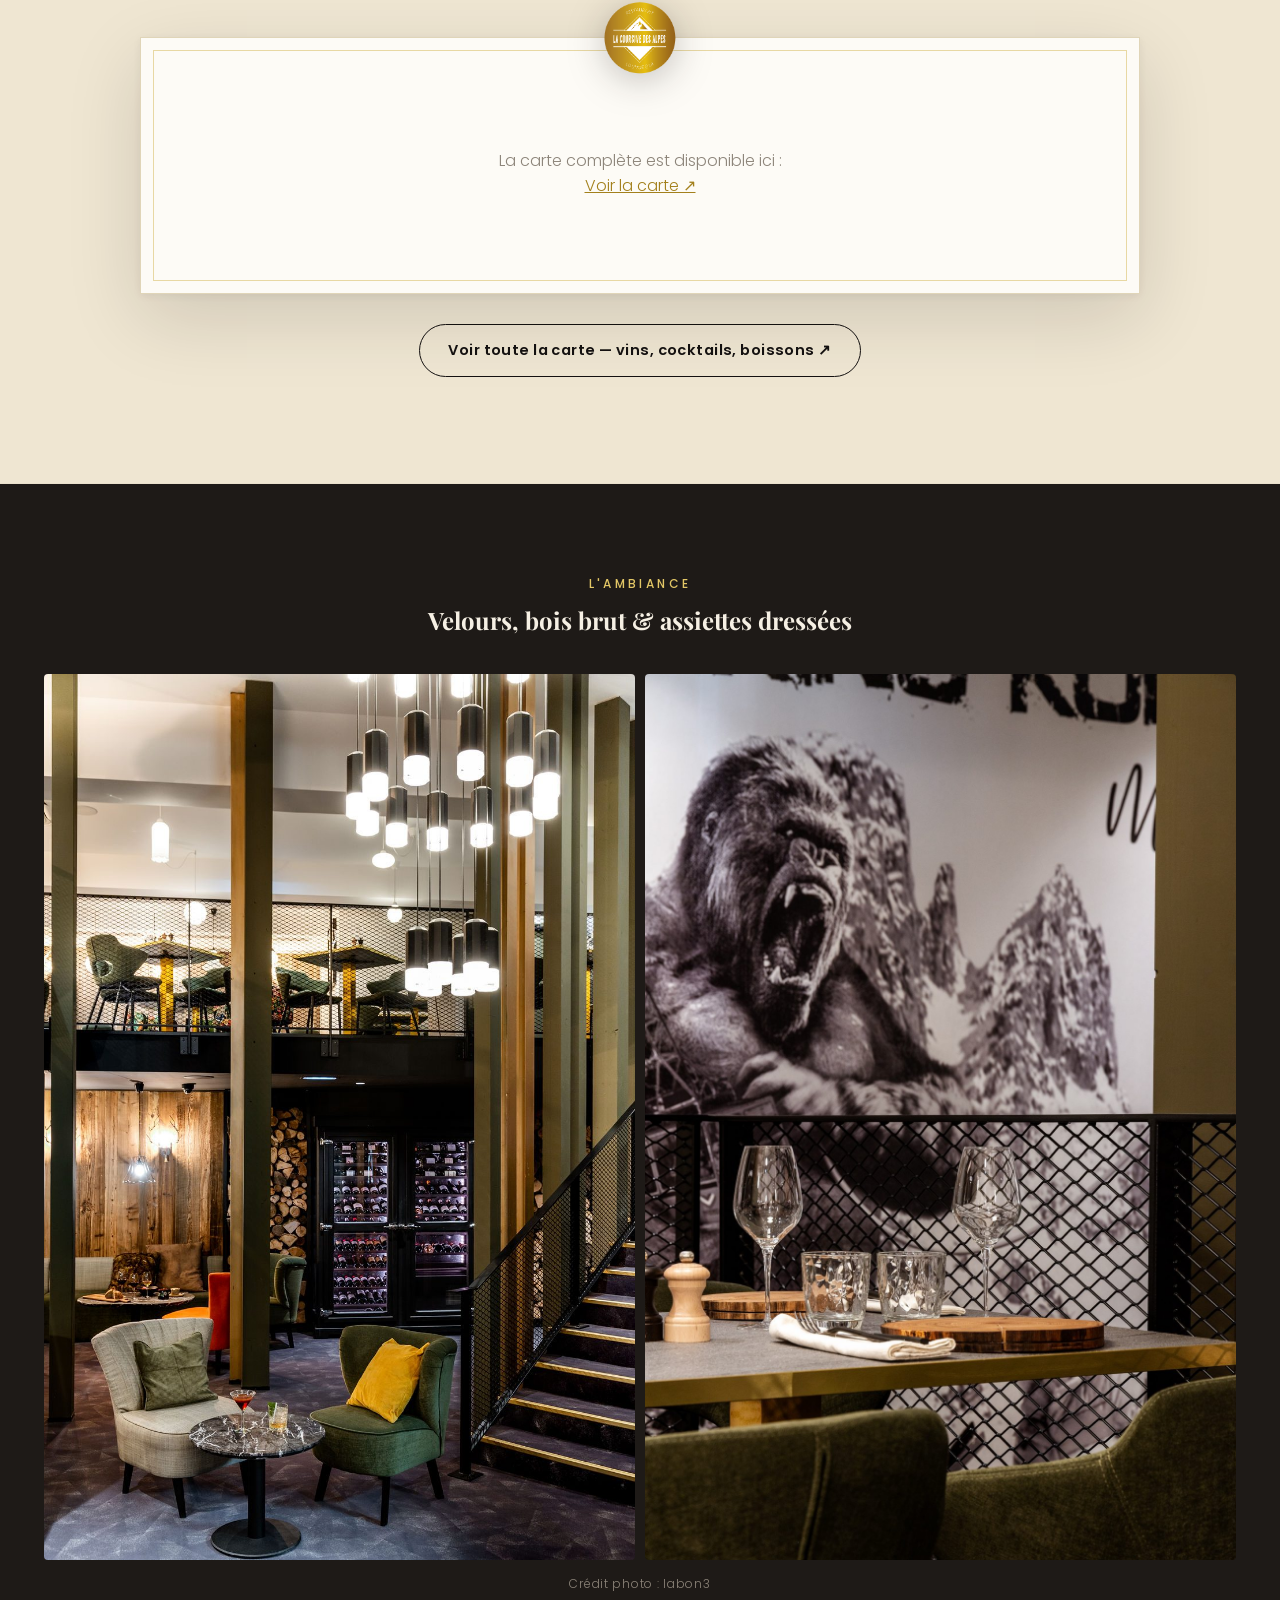
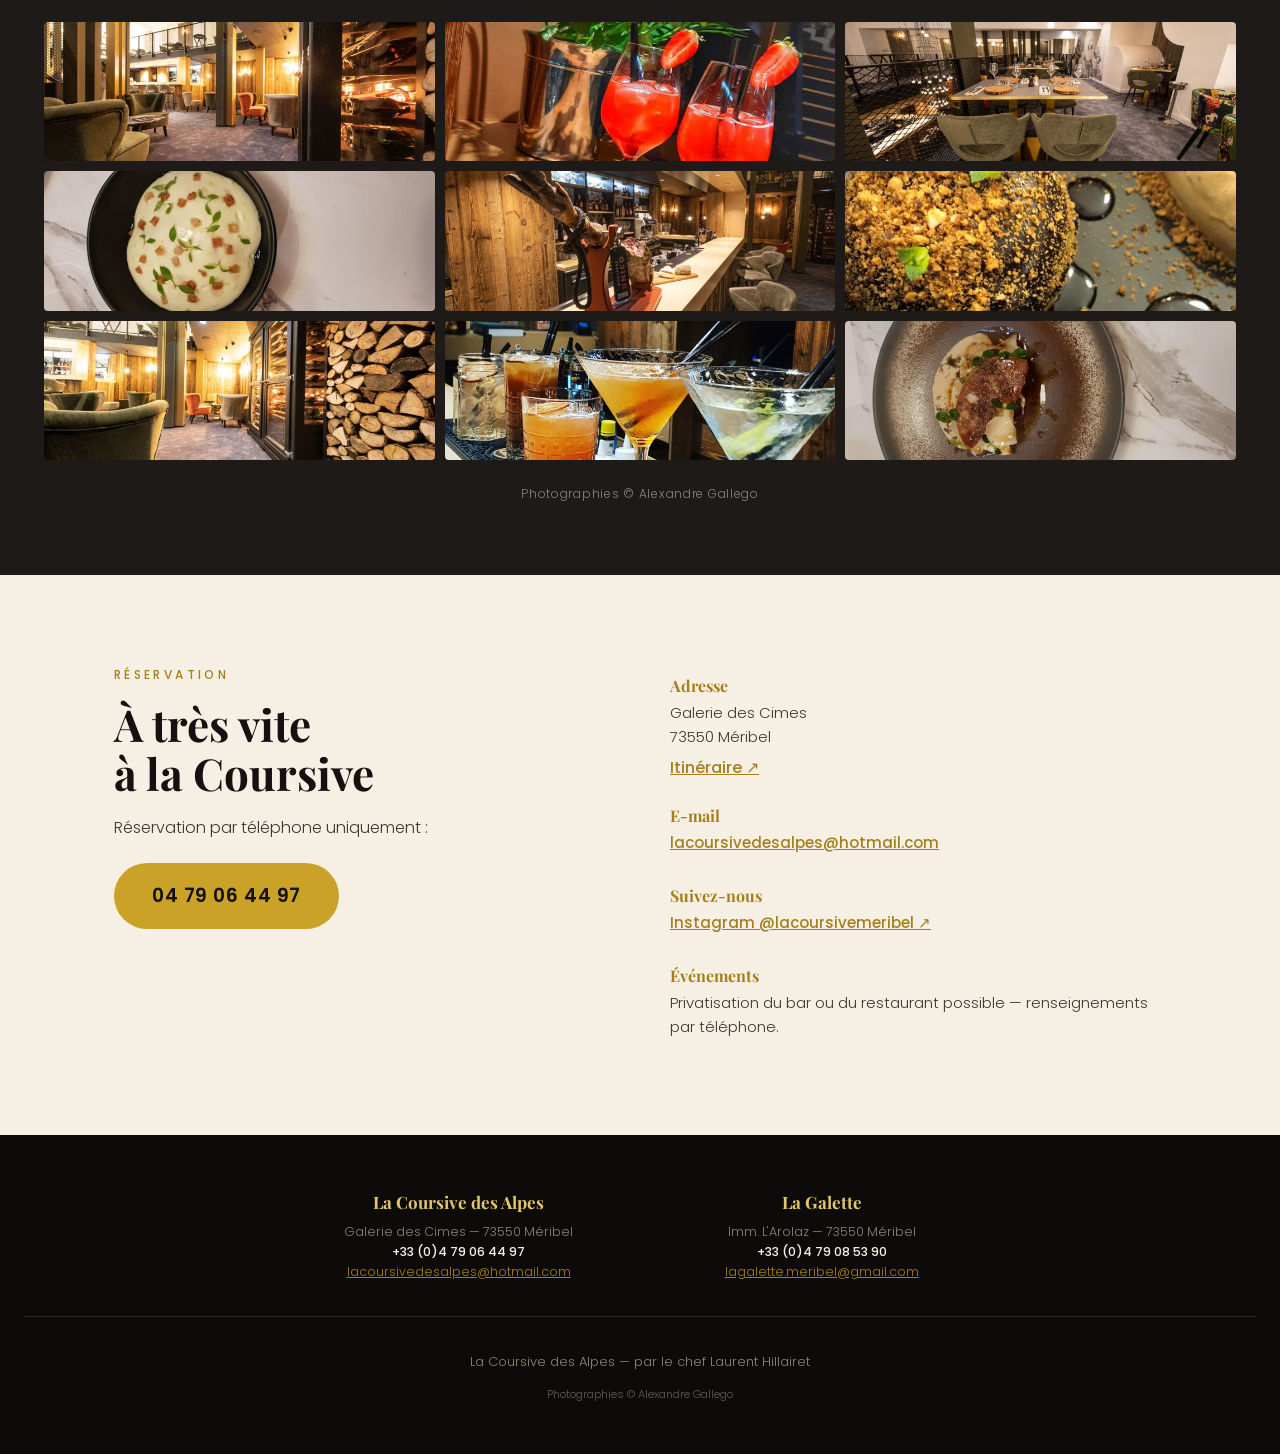
==== commit 5c01602b: "La Galette : adresse e-mail lagalette.meribel@gmail.com (contact et pied de page) Co-Authored-By: Cl" ====
--- a/coursive.html
+++ b/coursive.html
@@ -73,7 +73,7 @@
       <img class="menu-badge" src="img/logo-or.png" alt="">
       <div id="menuMount"><div class="menu-loading">Chargement de la carte…</div></div>
     </div>
-    <p class="pdf-line"><a class="btn dark" href="https://viktor-guignard.github.io/la-coursive-carte/carte.html" target="_blank" rel="noopener">Voir toute la carte — vins, cocktails, boissons ↗</a></p>
+    <p class="pdf-line"><a class="btn dark" href="https://carte.vikto-labs.fr/la-coursive" target="_blank" rel="noopener">Voir toute la carte — vins, cocktails, boissons ↗</a></p>
   </div>
 </section>
 
@@ -150,6 +150,7 @@
       <h4><a href="galette.html">La Galette</a></h4>
       <p>Imm. L'Arolaz — 73550 Méribel</p>
       <p><a class="tel" href="tel:+33479085390">+33 (0)4 79 08 53 90</a></p>
+      <p><a href="mailto:lagalette.meribel@gmail.com">lagalette.meribel@gmail.com</a></p>
     </div>
   </div>
   <div class="base">
@@ -158,6 +159,6 @@
   </div>
 </footer>
 
-<script src="menu.js?v=8"></script>
+<script src="menu.js?v=9"></script>
 </body>
 </html>
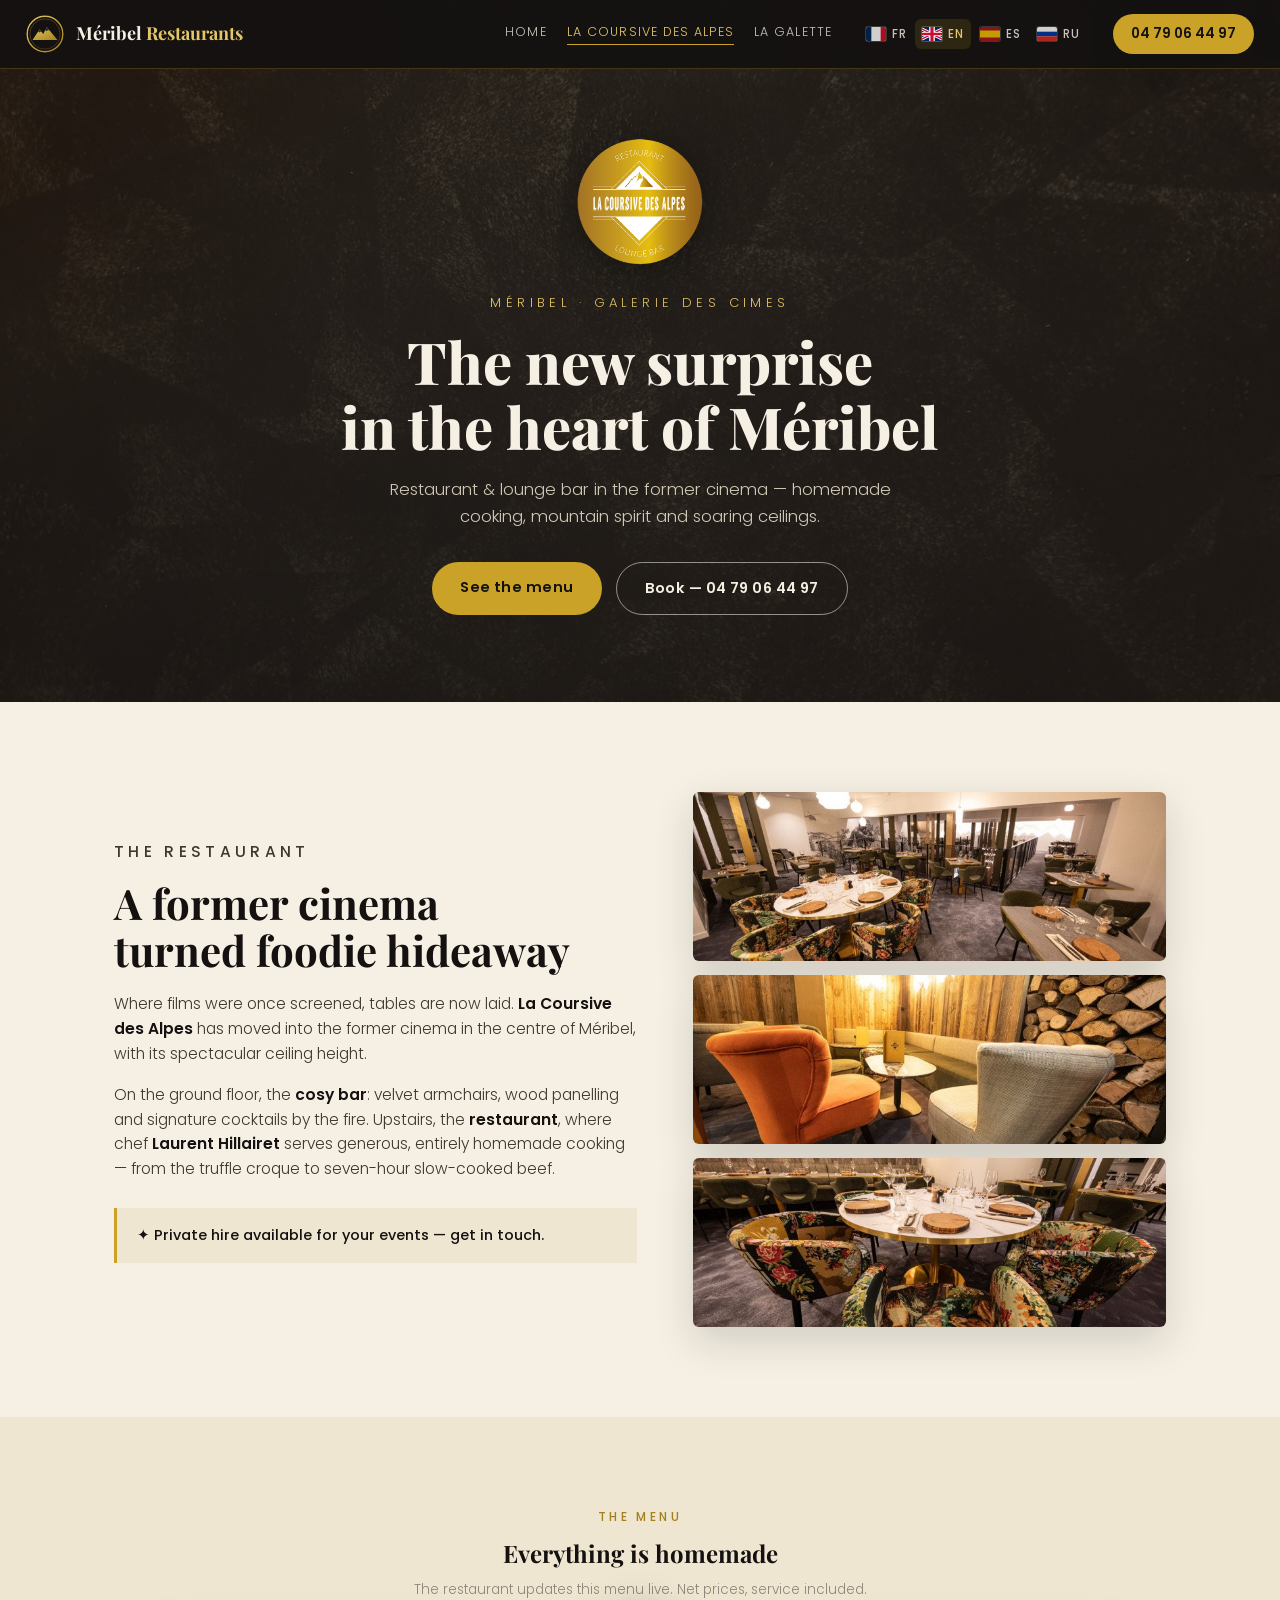
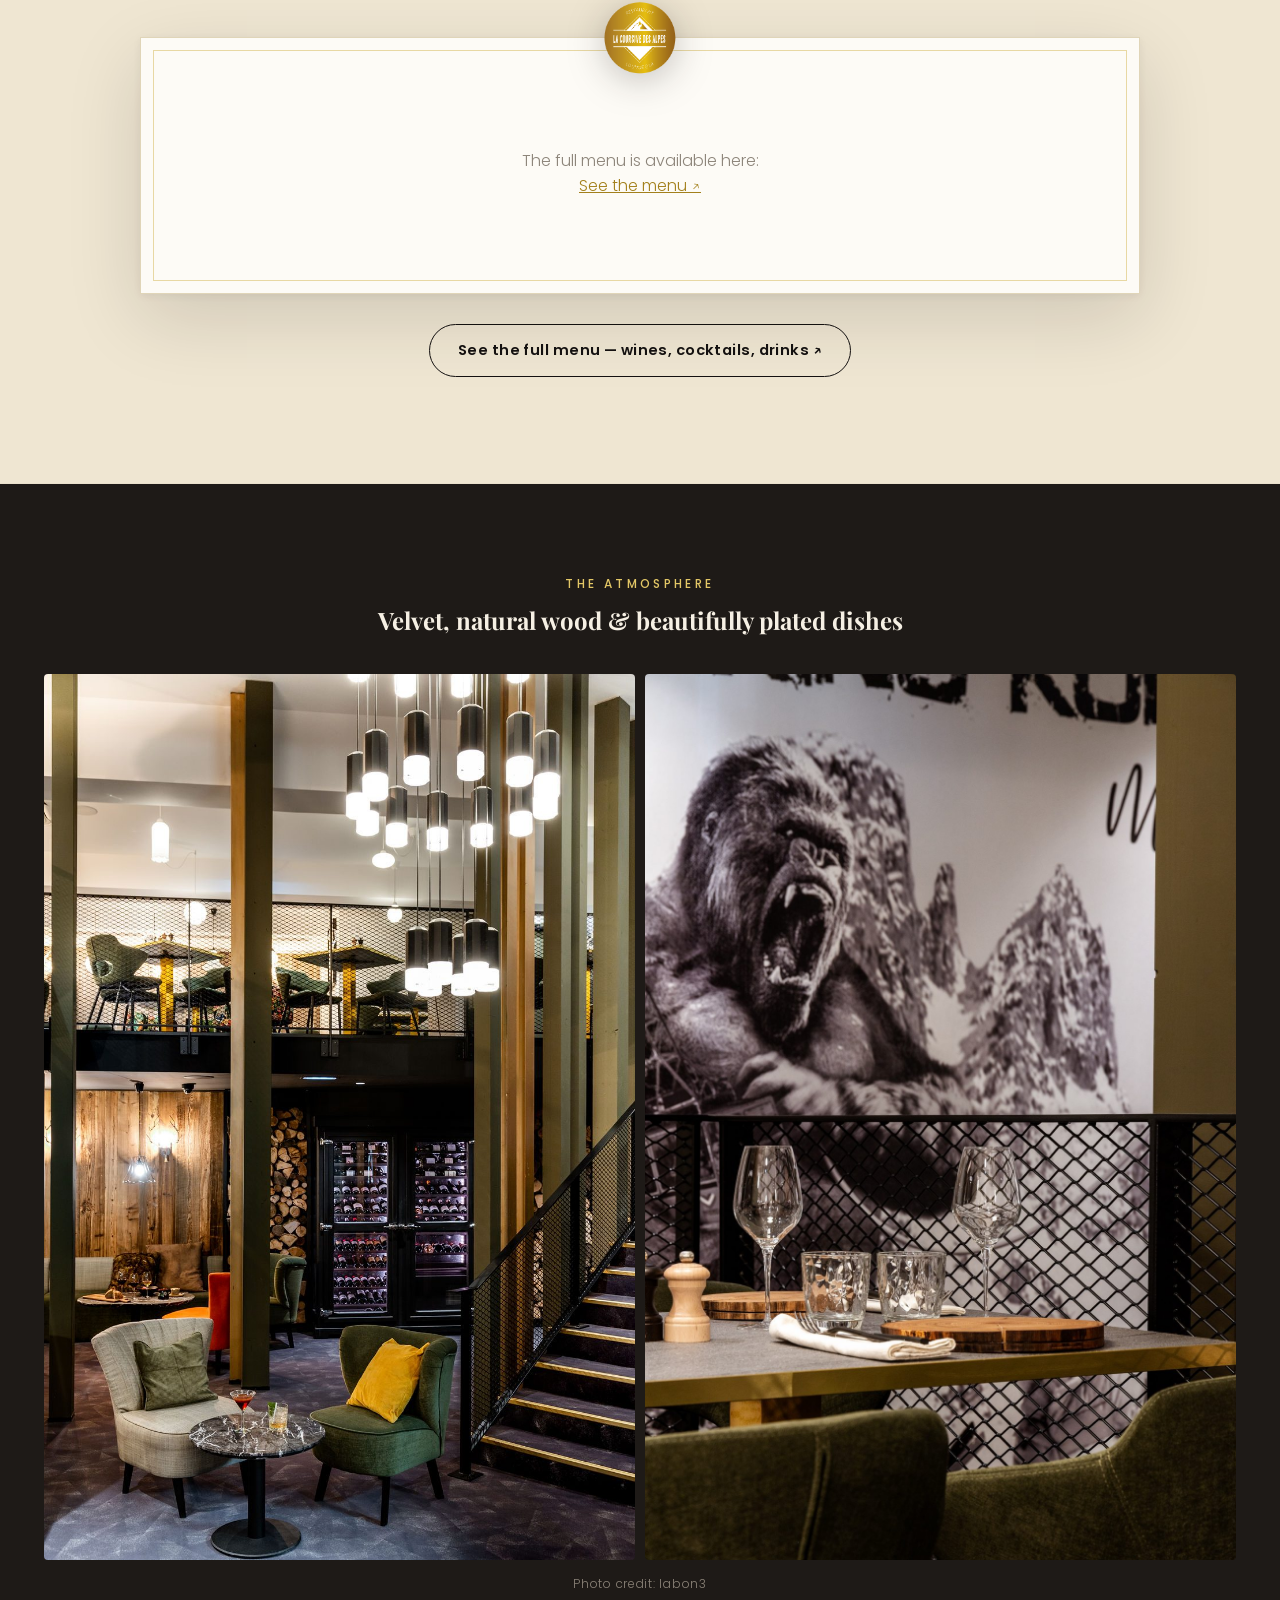
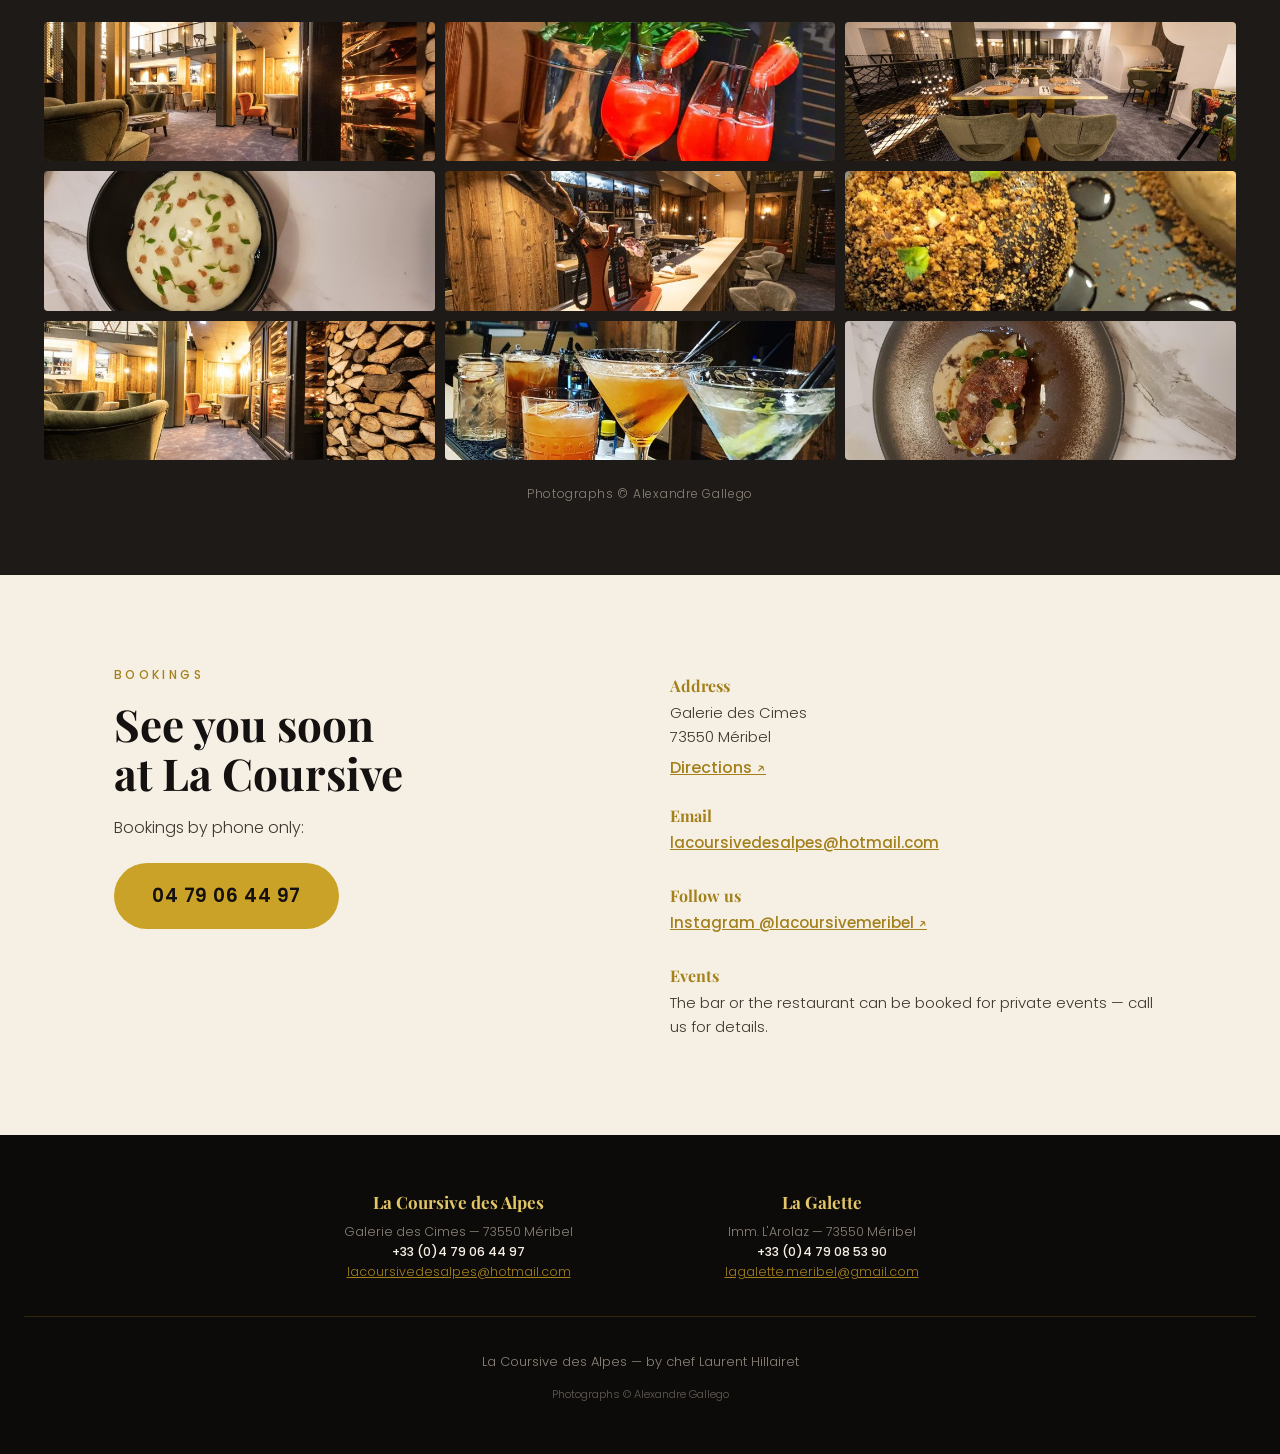
==== commit 5eb2980b: "Site en 4 langues : FR, EN, ES, RU - site-i18n.js : dictionnaire EN/ES/RU (le français reste dans le" ====
--- a/coursive.html
+++ b/coursive.html
@@ -3,15 +3,21 @@
 <head>
 <meta charset="utf-8">
 <meta name="viewport" content="width=device-width, initial-scale=1">
-<title>La Coursive des Alpes — Restaurant &amp; Lounge Bar, Méribel</title>
-<meta name="description" content="Restaurant et lounge bar au centre de Méribel, dans l'ancien cinéma. Cuisine maison du chef Laurent Hillairet, bar cosy, privatisations. Réservation : 04 79 06 44 97.">
+<title data-i18n="coursive.title">La Coursive des Alpes — Restaurant &amp; Lounge Bar, Méribel</title>
+<meta name="description" content="Restaurant et lounge bar au centre de Méribel, dans l'ancien cinéma. Cuisine maison du chef Laurent Hillairet, bar cosy, privatisations. Réservation : 04 79 06 44 97." data-i18n-attr="content:coursive.desc">
+<link rel="alternate" hreflang="fr" href="https://meribel-restaurants.com/coursive.html?lang=fr">
+<link rel="alternate" hreflang="en" href="https://meribel-restaurants.com/coursive.html?lang=en">
+<link rel="alternate" hreflang="es" href="https://meribel-restaurants.com/coursive.html?lang=es">
+<link rel="alternate" hreflang="ru" href="https://meribel-restaurants.com/coursive.html?lang=ru">
+<link rel="alternate" hreflang="x-default" href="https://meribel-restaurants.com/coursive.html">
 <link rel="icon" href="img/logo-or.png">
 <meta property="og:title" content="La Coursive des Alpes — Restaurant & Lounge Bar, Méribel">
 <meta property="og:description" content="La nouvelle surprise du centre de Méribel, dans l'ancien cinéma. Bar cosy au rez-de-chaussée, restaurant à l'étage.">
 <meta property="og:image" content="img/salle-01.jpg">
 <link rel="preconnect" href="https://fonts.googleapis.com">
-<link href="https://fonts.googleapis.com/css2?family=Playfair+Display:ital,wght@0,500;0,700;0,800;1,500&family=Poppins:wght@300;400;500;600&display=swap" rel="stylesheet">
-<link rel="stylesheet" href="style.css?v=10">
+<link href="https://fonts.googleapis.com/css2?family=Playfair+Display:ital,wght@0,500;0,700;0,800;1,500&family=Poppins:wght@300;400;500;600&family=Montserrat:wght@300;400;500;600&display=swap" rel="stylesheet">
+<link rel="stylesheet" href="style.css?v=12">
+<script src="site-i18n.js?v=1"></script>
 </head>
 <body>
 
@@ -20,11 +26,11 @@
     <img src="img/logo-meribel.svg" alt="">
     <span>Méribel <em>Restaurants</em></span>
   </a>
-  <button id="burger" aria-label="Menu" onclick="document.getElementById('nav').classList.toggle('open')">
+  <button id="burger" aria-label="Menu" data-i18n-attr="aria-label:nav.menu" onclick="document.getElementById('nav').classList.toggle('open')">
     <span></span><span></span><span></span>
   </button>
   <div class="nav-links">
-    <a href="index.html">Accueil</a>
+    <a href="index.html" data-i18n="nav.home">Accueil</a>
 <!-- IGLOO MASQUÉ — retirer ce commentaire pour réafficher
     <a href="igloo.html">L'Igloo</a>
 -->
@@ -36,13 +42,13 @@
 
 <header id="haut" class="hero">
   <div class="hero-inner">
-    <img class="hero-logo" src="img/logo-or.png" alt="La Coursive des Alpes — Restaurant, Lounge Bar">
+    <img class="hero-logo" src="img/logo-or.png" alt="La Coursive des Alpes — Restaurant, Lounge Bar" data-i18n-attr="alt:coursive.logo">
     <p class="hero-kicker">Méribel · Galerie des Cimes</p>
-    <h1>La nouvelle surprise<br>du centre de Méribel</h1>
-    <p class="hero-sub">Restaurant &amp; lounge bar dans l'ancien cinéma — cuisine maison, esprit montagne, belle hauteur sous plafond.</p>
+    <h1 data-i18n="coursive.h1">La nouvelle surprise<br>du centre de Méribel</h1>
+    <p class="hero-sub" data-i18n="coursive.sub">Restaurant &amp; lounge bar dans l'ancien cinéma — cuisine maison, esprit montagne, belle hauteur sous plafond.</p>
     <div class="hero-actions">
-      <a class="btn gold" href="#carte">Voir la carte</a>
-      <a class="btn ghost" href="tel:+33479064497">Réserver — 04 79 06 44 97</a>
+      <a class="btn gold" href="#carte" data-i18n="btn.seeMenu">Voir la carte</a>
+      <a class="btn ghost" href="tel:+33479064497"><span data-i18n="coursive.book">Réserver</span> — 04 79 06 44 97</a>
     </div>
   </div>
 </header>
@@ -50,82 +56,82 @@
 <section id="maison" class="section">
   <div class="wrap two-cols">
     <div class="txt">
-      <p class="kicker">La maison</p>
-      <h2>Un ancien cinéma<br>devenu repaire gourmand</h2>
-      <p>Là où l'on projetait des films, on dresse aujourd'hui les tables. <strong>La Coursive des Alpes</strong> a investi l'ancien cinéma du centre de Méribel et sa spectaculaire hauteur sous plafond.</p>
-      <p>Au rez-de-chaussée, le <strong>bar cosy</strong> : fauteuils de velours, boiseries, cocktails signature au coin du feu. À l'étage, la <strong>salle du restaurant</strong> où le chef <strong>Laurent Hillairet</strong> défend une cuisine généreuse, entièrement maison — du croque à la truffe au bœuf confit sept heures.</p>
-      <p class="privatisation">✦ Privatisation possible pour vos événements — contactez-nous.</p>
+      <p class="kicker" data-i18n="kicker.house">La maison</p>
+      <h2 data-i18n="coursive.h2">Un ancien cinéma<br>devenu repaire gourmand</h2>
+      <p data-i18n="coursive.p1">Là où l'on projetait des films, on dresse aujourd'hui les tables. <strong>La Coursive des Alpes</strong> a investi l'ancien cinéma du centre de Méribel et sa spectaculaire hauteur sous plafond.</p>
+      <p data-i18n="coursive.p2">Au rez-de-chaussée, le <strong>bar cosy</strong> : fauteuils de velours, boiseries, cocktails signature au coin du feu. À l'étage, la <strong>salle du restaurant</strong> où le chef <strong>Laurent Hillairet</strong> défend une cuisine généreuse, entièrement maison — du croque à la truffe au bœuf confit sept heures.</p>
+      <p class="privatisation" data-i18n="coursive.privat">✦ Privatisation possible pour vos événements — contactez-nous.</p>
     </div>
     <div class="pics">
-      <img src="img/salon-02.jpg" alt="Le salon et ses fauteuils de velours" loading="lazy">
-      <img src="img/bar-01.jpg" alt="Le bar en boiseries" loading="lazy">
-      <img src="img/salle-01.jpg" alt="La salle du restaurant à l'étage" loading="lazy">
+      <img src="img/salon-02.jpg" alt="Le salon et ses fauteuils de velours" data-i18n-attr="alt:coursive.alt.salon" loading="lazy">
+      <img src="img/bar-01.jpg" alt="Le bar en boiseries" data-i18n-attr="alt:coursive.alt.bar" loading="lazy">
+      <img src="img/salle-01.jpg" alt="La salle du restaurant à l'étage" data-i18n-attr="alt:coursive.alt.salle" loading="lazy">
     </div>
   </div>
 </section>
 
 <section id="carte" class="carte">
   <div class="wrap">
-    <p class="kicker center">La carte</p>
-    <h2 class="center">Tout est fait maison</h2>
-    <p class="carte-note center">Carte mise à jour en direct par la maison<span id="carteDate"></span>. Prix nets, service compris.</p>
+    <p class="kicker center" data-i18n="carte.kicker">La carte</p>
+    <h2 class="center" data-i18n="coursive.carte.title">Tout est fait maison</h2>
+    <p class="carte-note center"><span data-i18n="coursive.carte.note">Carte mise à jour en direct par la maison</span><span id="carteDate"></span>. <span data-i18n="carte.net">Prix nets, service compris.</span></p>
     <div class="menu-panel">
       <img class="menu-badge" src="img/logo-or.png" alt="">
-      <div id="menuMount"><div class="menu-loading">Chargement de la carte…</div></div>
+      <div id="menuMount"><div class="menu-loading" data-i18n="menu.loading">Chargement de la carte…</div></div>
     </div>
-    <p class="pdf-line"><a class="btn dark" href="https://carte.vikto-labs.fr/la-coursive" target="_blank" rel="noopener">Voir toute la carte — vins, cocktails, boissons ↗</a></p>
+    <p class="pdf-line"><a class="btn dark" href="https://carte.vikto-labs.fr/la-coursive" target="_blank" rel="noopener" data-i18n="coursive.carte.all">Voir toute la carte — vins, cocktails, boissons ↗</a></p>
   </div>
 </section>
 
 <section id="galerie" class="galerie">
   <div class="wrap">
-    <p class="kicker center">L'ambiance</p>
-    <h2 class="center" style="color:var(--creme)">Velours, bois brut &amp; assiettes dressées</h2>
+    <p class="kicker center" data-i18n="coursive.gal.kicker">L'ambiance</p>
+    <h2 class="center" style="color:var(--creme)" data-i18n="coursive.gal.h2">Velours, bois brut &amp; assiettes dressées</h2>
   </div>
   <div class="duo">
-    <figure><img src="img/ambiance-salon.jpg" alt="Le salon du rez-de-chaussée, la cave à vins et la mezzanine" loading="lazy" width="1024" height="1539"></figure>
-    <figure><img src="img/ambiance-table.jpg" alt="Une table dressée à l'étage, devant la fresque" loading="lazy" width="1200" height="1804"></figure>
+    <figure><img src="img/ambiance-salon.jpg" alt="Le salon du rez-de-chaussée, la cave à vins et la mezzanine" data-i18n-attr="alt:coursive.alt.duo1" loading="lazy" width="1024" height="1539"></figure>
+    <figure><img src="img/ambiance-table.jpg" alt="Une table dressée à l'étage, devant la fresque" data-i18n-attr="alt:coursive.alt.duo2" loading="lazy" width="1200" height="1804"></figure>
   </div>
-  <p class="credit">Crédit photo : labon3</p>
+  <p class="credit" data-i18n="coursive.credit">Crédit photo : labon3</p>
   <div class="strip">
-    <img src="img/salle-02.jpg" alt="Tables dressées" loading="lazy">
-    <img src="img/cocktail-01.jpg" alt="Cocktails signature" loading="lazy">
-    <img src="img/salon-01.jpg" alt="Le salon lounge" loading="lazy">
-    <img src="img/plat-01.jpg" alt="Plat du chef" loading="lazy">
-    <img src="img/salle-03.jpg" alt="La mezzanine" loading="lazy">
-    <img src="img/dessert-01.jpg" alt="Dessert maison" loading="lazy">
-    <img src="img/salon-03.jpg" alt="Coin cheminée" loading="lazy">
-    <img src="img/cocktail-02.jpg" alt="Cocktails au bar" loading="lazy">
-    <img src="img/plat-02.jpg" alt="Assiette dressée" loading="lazy">
+    <img src="img/salle-02.jpg" alt="Tables dressées" data-i18n-attr="alt:coursive.alt.s1" loading="lazy">
+    <img src="img/cocktail-01.jpg" alt="Cocktails signature" data-i18n-attr="alt:coursive.alt.s2" loading="lazy">
+    <img src="img/salon-01.jpg" alt="Le salon lounge" data-i18n-attr="alt:coursive.alt.s3" loading="lazy">
+    <img src="img/plat-01.jpg" alt="Plat du chef" data-i18n-attr="alt:coursive.alt.s4" loading="lazy">
+    <img src="img/salle-03.jpg" alt="La mezzanine" data-i18n-attr="alt:coursive.alt.s5" loading="lazy">
+    <img src="img/dessert-01.jpg" alt="Dessert maison" data-i18n-attr="alt:coursive.alt.s6" loading="lazy">
+    <img src="img/salon-03.jpg" alt="Coin cheminée" data-i18n-attr="alt:coursive.alt.s7" loading="lazy">
+    <img src="img/cocktail-02.jpg" alt="Cocktails au bar" data-i18n-attr="alt:coursive.alt.s8" loading="lazy">
+    <img src="img/plat-02.jpg" alt="Assiette dressée" data-i18n-attr="alt:coursive.alt.s9" loading="lazy">
   </div>
-  <p class="credit">Photographies © Alexandre Gallego</p>
+  <p class="credit" data-i18n="foot.photos">Photographies © Alexandre Gallego</p>
 </section>
 
 <section id="contact" class="contact">
   <div class="wrap contact-grid">
     <div>
-      <p class="kicker">Réservation</p>
-      <h2>À très vite<br>à la Coursive</h2>
-      <p class="contact-line">Réservation par téléphone uniquement :</p>
+      <p class="kicker" data-i18n="kicker.booking">Réservation</p>
+      <h2 data-i18n="coursive.contact.h2">À très vite<br>à la Coursive</h2>
+      <p class="contact-line" data-i18n="contact.phoneOnly">Réservation par téléphone uniquement :</p>
       <a class="btn gold big" href="tel:+33479064497">04 79 06 44 97</a>
     </div>
     <div class="contact-infos">
       <div class="info">
-        <h3>Adresse</h3>
+        <h3 data-i18n="contact.address">Adresse</h3>
         <p>Galerie des Cimes<br>73550 Méribel</p>
-        <a href="https://maps.apple.com/?q=Galerie+des+Cimes+73550+M%C3%A9ribel" target="_blank" rel="noopener">Itinéraire ↗</a>
+        <a href="https://maps.apple.com/?q=Galerie+des+Cimes+73550+M%C3%A9ribel" target="_blank" rel="noopener" data-i18n="contact.directions">Itinéraire ↗</a>
       </div>
       <div class="info">
-        <h3>E-mail</h3>
+        <h3 data-i18n="coursive.email">E-mail</h3>
         <p><a href="mailto:lacoursivedesalpes@hotmail.com">lacoursivedesalpes@hotmail.com</a></p>
       </div>
       <div class="info">
-        <h3>Suivez-nous</h3>
+        <h3 data-i18n="coursive.follow">Suivez-nous</h3>
         <p><a href="https://www.instagram.com/lacoursivemeribel" target="_blank" rel="noopener">Instagram @lacoursivemeribel ↗</a></p>
       </div>
       <div class="info">
-        <h3>Événements</h3>
-        <p>Privatisation du bar ou du restaurant possible — renseignements par téléphone.</p>
+        <h3 data-i18n="coursive.events">Événements</h3>
+        <p data-i18n="coursive.events.p">Privatisation du bar ou du restaurant possible — renseignements par téléphone.</p>
       </div>
     </div>
   </div>
@@ -154,11 +160,13 @@
     </div>
   </div>
   <div class="base">
-    <p>La Coursive des Alpes — par le chef Laurent Hillairet</p>
-    <p class="tiny">Photographies © Alexandre Gallego</p>
+    <p data-i18n="coursive.foot.base">La Coursive des Alpes — par le chef Laurent Hillairet</p>
+    <p class="tiny" data-i18n="foot.photos">Photographies © Alexandre Gallego</p>
   </div>
 </footer>
 
-<script src="menu.js?v=9"></script>
+<script src="https://carte.vikto-labs.fr/la-coursive/i18n.js"></script>
+<script src="menu-nav.js?v=1"></script>
+<script src="menu.js?v=11"></script>
 </body>
 </html>
--- a/style.css
+++ b/style.css
@@ -9,7 +9,7 @@
   --blanc:#fdfbf6;
   --gris:#8d857a;
   --font-t:'Playfair Display', serif;
-  --font-b:'Poppins', sans-serif;
+  --font-b:'Poppins', 'Montserrat', sans-serif;   /* Montserrat : cyrillique (site en russe) */
 }
 
 *{box-sizing:border-box;}
@@ -67,6 +67,45 @@
 #nav.open #burger span:nth-child(1){transform:translateY(7px) rotate(45deg);}
 #nav.open #burger span:nth-child(2){opacity:0;}
 #nav.open #burger span:nth-child(3){transform:translateY(-7px) rotate(-45deg);}
+
+/* ---------- Langue du site (site-i18n.js) : drapeaux + codes ----------
+   Desktop large : les 4 langues côte à côte. En dessous : bouton (langue en cours) + liste. */
+.lang-switch{position:relative; flex:0 0 auto;}
+.lang-switch .flag{width:20px; height:14px; border-radius:2px; box-shadow:0 0 0 1px rgba(246,240,228,.22); flex:0 0 auto; object-fit:cover;}
+.lang-current{
+  display:flex; align-items:center; gap:7px; height:38px; padding:0 10px 0 11px; cursor:pointer;
+  background:none; border:1px solid rgba(246,240,228,.35); border-radius:8px;
+  color:var(--creme); font-family:var(--font-b); font-size:12.5px; font-weight:500; letter-spacing:.08em;
+}
+.lang-current:hover{border-color:var(--or-clair);}
+.lang-current .caret{width:9px; height:6px; fill:none; stroke:currentColor; stroke-width:1.6; stroke-linecap:round; stroke-linejoin:round; opacity:.75; transition:transform .15s;}
+.lang-switch.open .lang-current .caret{transform:rotate(180deg);}
+.lang-list{
+  display:none; position:absolute; right:0; top:calc(100% + 12px); z-index:110;
+  min-width:172px; margin:0; padding:6px; list-style:none;
+  background:#141110; border:1px solid rgba(201,162,39,.35); border-radius:10px;
+  box-shadow:0 18px 40px rgba(0,0,0,.35);
+}
+.lang-switch.open .lang-list{display:block;}
+.lang-list a{
+  display:flex; align-items:center; gap:10px; padding:10px 12px; border-radius:6px;
+  color:var(--creme); text-decoration:none; font-size:13px; font-weight:500; letter-spacing:.08em;
+}
+.lang-list a .name{margin-left:auto; padding-left:12px; font-weight:300; letter-spacing:0; opacity:.7;}
+.lang-list a:hover{background:rgba(246,240,228,.08);}
+.lang-list a[aria-current]{color:var(--or-clair); background:rgba(201,162,39,.14);}
+.lang-current:focus-visible, .lang-list a:focus-visible{outline:2px solid var(--or-clair); outline-offset:2px;}
+@media (min-width:1180px){
+  .lang-current{display:none;}
+  .lang-list, .lang-switch.open .lang-list{
+    display:flex; position:static; gap:2px; min-width:0; padding:0;
+    background:none; border:0; box-shadow:none;
+  }
+  .lang-list a{gap:6px; padding:6px 7px; font-size:11.5px; opacity:.8;}
+  .lang-list a:hover{opacity:1;}
+  .lang-list a[aria-current]{opacity:1;}
+  .lang-list a .name{display:none;}
+}
 
 /* ---------- Boutons ---------- */
 .btn{
@@ -166,6 +205,7 @@
 .menu-item .n .en{display:block; font-size:11.5px; font-style:italic; font-weight:300; color:var(--gris);}
 .menu-item .dots{flex:1; border-bottom:1px dotted #c8bfa8; min-width:16px; transform:translateY(-4px);}
 .menu-item .p{font-size:13.5px; font-weight:600; color:var(--or-fonce); white-space:nowrap;}
+.menu-item .p .pp{white-space:nowrap;}
 .item-tag{width:13px; height:13px; margin-left:5px; vertical-align:-2px; display:inline-block;}
 .menu-image{display:flex; justify-content:center; margin:8px 0 14px;}
 .menu-image img{max-width:100%; height:auto;}
@@ -260,6 +300,9 @@
     padding:8px 0 12px;
   }
   #nav.open .nav-links{display:flex;}
+  /* barre : logo … langue · burger · téléphone */
+  .nav-brand{order:-2;}
+  .lang-switch{order:-1;}
   .nav-links a{padding:13px 26px; border-bottom:none; font-size:14px;}
   .nav-links a.active{background:rgba(201,162,39,.12);}
 
@@ -284,6 +327,7 @@
   .strip{grid-template-columns:1fr;}
   .nav-cta{padding:8px 12px; font-size:12.5px;}
   .nav-brand span{display:none;}
+  #nav{gap:10px;}
   .btn.big{font-size:16px; padding:15px 28px;}
   .hero-actions .btn{width:100%; text-align:center;}
   .fiche .cartes-btns .btn{width:100%; text-align:center;}
@@ -308,9 +352,6 @@
 .menu-line.v-title em{font-style:normal; color:var(--or-fonce);}
 .menu-line.v-sub, .menu-line.v-small{font-size:11.5px; font-weight:300; font-style:italic; color:var(--gris);}
 .menu-line.v-or{font-size:12px; font-style:italic; font-weight:300; color:var(--gris);}
-.menu-langs{display:flex; justify-content:center; gap:6px; margin:-8px 0 16px; flex-wrap:wrap;}
-.menu-langs button{font-family:var(--font-b); font-size:12px; font-weight:500; background:none; border:1px solid #e0d5b8; border-radius:20px; padding:5px 11px; cursor:pointer; color:var(--noir);}
-.menu-langs button.active{border-color:var(--or-fonce); color:var(--or-fonce); background:rgba(201,162,39,.08);}
 .menu-cols.one-col{columns:1; max-width:720px; margin:0 auto;}
 .menu-item .n .sub{text-transform:none;}
 @media (max-width:600px){
@@ -323,3 +364,73 @@
   .menu-item .p{flex:0 0 auto; white-space:nowrap; text-align:right;}
   .menu-item .p.long{white-space:normal; max-width:42%; flex-shrink:1;}
 }
+
+/* ---------- Recherche + catégories de la carte (menu-nav.js) ---------- */
+.menu-search{position:relative; max-width:460px; margin:0 auto 14px;}
+.menu-search-label{
+  position:absolute; width:1px; height:1px; padding:0; margin:-1px; overflow:hidden;
+  clip:rect(0 0 0 0); white-space:nowrap; border:0;
+}
+.menu-search-icon{
+  position:absolute; left:15px; top:50%; width:18px; height:18px; transform:translateY(-50%);
+  fill:none; stroke:var(--or-fonce); stroke-width:2; stroke-linecap:round; pointer-events:none;
+}
+.menu-search input{
+  width:100%; font-family:var(--font-b); font-size:16px; font-weight:400; color:var(--noir);
+  background:var(--creme); border:1px solid #d8cba9; border-radius:30px;
+  padding:11px 46px 11px 44px; -webkit-appearance:none; appearance:none;
+  transition:border-color .15s, box-shadow .15s, background .15s;
+}
+.menu-search input::placeholder{color:#8d857a; opacity:1;}
+.menu-search input::-webkit-search-cancel-button,
+.menu-search input::-webkit-search-decoration{-webkit-appearance:none; appearance:none;}
+.menu-search input:focus{outline:none; background:var(--blanc); border-color:var(--or); box-shadow:0 0 0 3px rgba(201,162,39,.25);}
+.menu-search-clear{
+  position:absolute; right:6px; top:50%; transform:translateY(-50%);
+  width:36px; height:36px; border:0; border-radius:50%; background:none; cursor:pointer;
+  font-size:24px; line-height:1; color:var(--gris); font-family:var(--font-b);
+}
+.menu-search-clear:hover{color:var(--noir); background:rgba(201,162,39,.12);}
+.menu-search-clear[hidden]{display:none;}
+.menu-chips{
+  position:sticky; top:var(--menu-chips-top, 66px); z-index:5;
+  display:flex; gap:8px; overflow-x:auto; overscroll-behavior-x:contain; scroll-snap-type:x proximity;
+  max-width:100%; margin:0 0 30px; padding:10px 2px;
+  background:var(--blanc); border-bottom:1px solid rgba(201,162,39,.35);
+  scrollbar-width:none; -webkit-overflow-scrolling:touch;
+}
+.menu-chips::-webkit-scrollbar{display:none;}
+.menu-chips[hidden]{display:none;}
+.menu-chips button{
+  flex:0 0 auto; scroll-snap-align:center;
+  font-family:var(--font-b); font-size:11.5px; font-weight:500; letter-spacing:.06em; text-transform:uppercase;
+  white-space:nowrap; color:var(--noir); cursor:pointer;
+  background:var(--creme); border:1px solid #e0d5b8; border-radius:30px; padding:7px 14px;
+  transition:background .15s, color .15s, border-color .15s;
+}
+.menu-chips button:hover{border-color:var(--or);}
+.menu-chips button.active{background:var(--or); border-color:var(--or); color:var(--noir);}
+.menu-search-clear:focus-visible, .menu-chips button:focus-visible{outline:2px solid var(--or-fonce); outline-offset:2px;}
+.menu-chips button:focus-visible{outline-offset:-2px;}
+.menu-section h3[tabindex="-1"]:focus{outline:none;}
+/* La Galette : comme ses onglets (noir sur crème) */
+.carte-galette .menu-chips button{border-color:#d8cba9;}
+.carte-galette .menu-chips button.active{background:var(--noir); border-color:var(--noir); color:var(--creme);}
+/* résultats de recherche : les cartes, onglets et puces laissent la place */
+.menu-tabs + .menu-search{margin-top:-14px;}
+.menu-results{display:none;}
+#menuMount.is-searching > .menu-cols,
+#menuMount.is-searching > .menu-tabs,
+#menuMount.is-searching > .menu-chips{display:none !important;}
+#menuMount.is-searching > .menu-results{display:block; max-width:720px; margin:0 auto;}
+.menu-results-status{text-align:center; font-size:12.5px; color:var(--gris); margin:0 0 22px;}
+.menu-results-status:empty{display:none;}
+.menu-results h3 .tab{font-family:var(--font-b); font-size:12px; font-weight:400; color:var(--gris); letter-spacing:.04em;}
+.menu-noresult{text-align:center; color:var(--gris); font-style:italic; padding:26px 0 10px; margin:0;}
+@media (max-width:640px){
+  .menu-search{margin-bottom:10px;}
+  .menu-chips{margin-bottom:24px;}
+}
+@media (prefers-reduced-motion: reduce){
+  .menu-search input, .menu-chips button{transition:none;}
+}
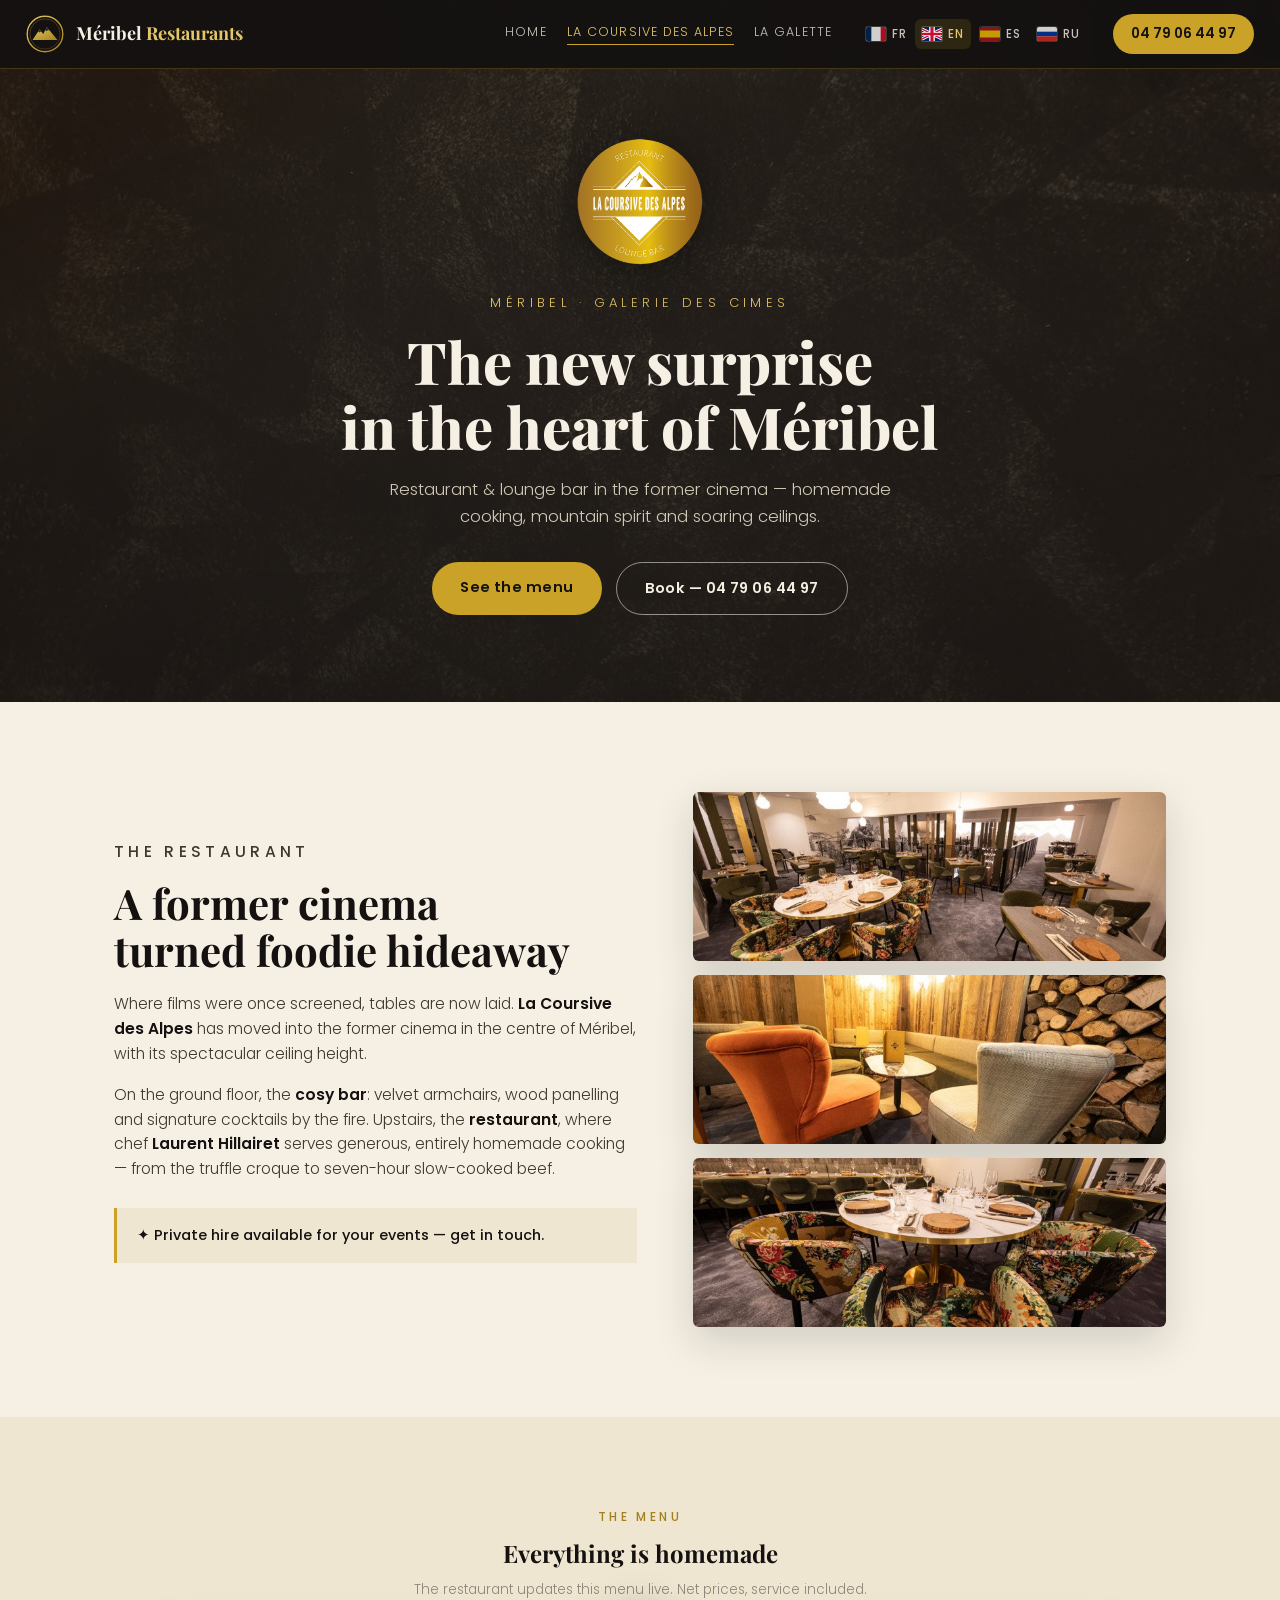
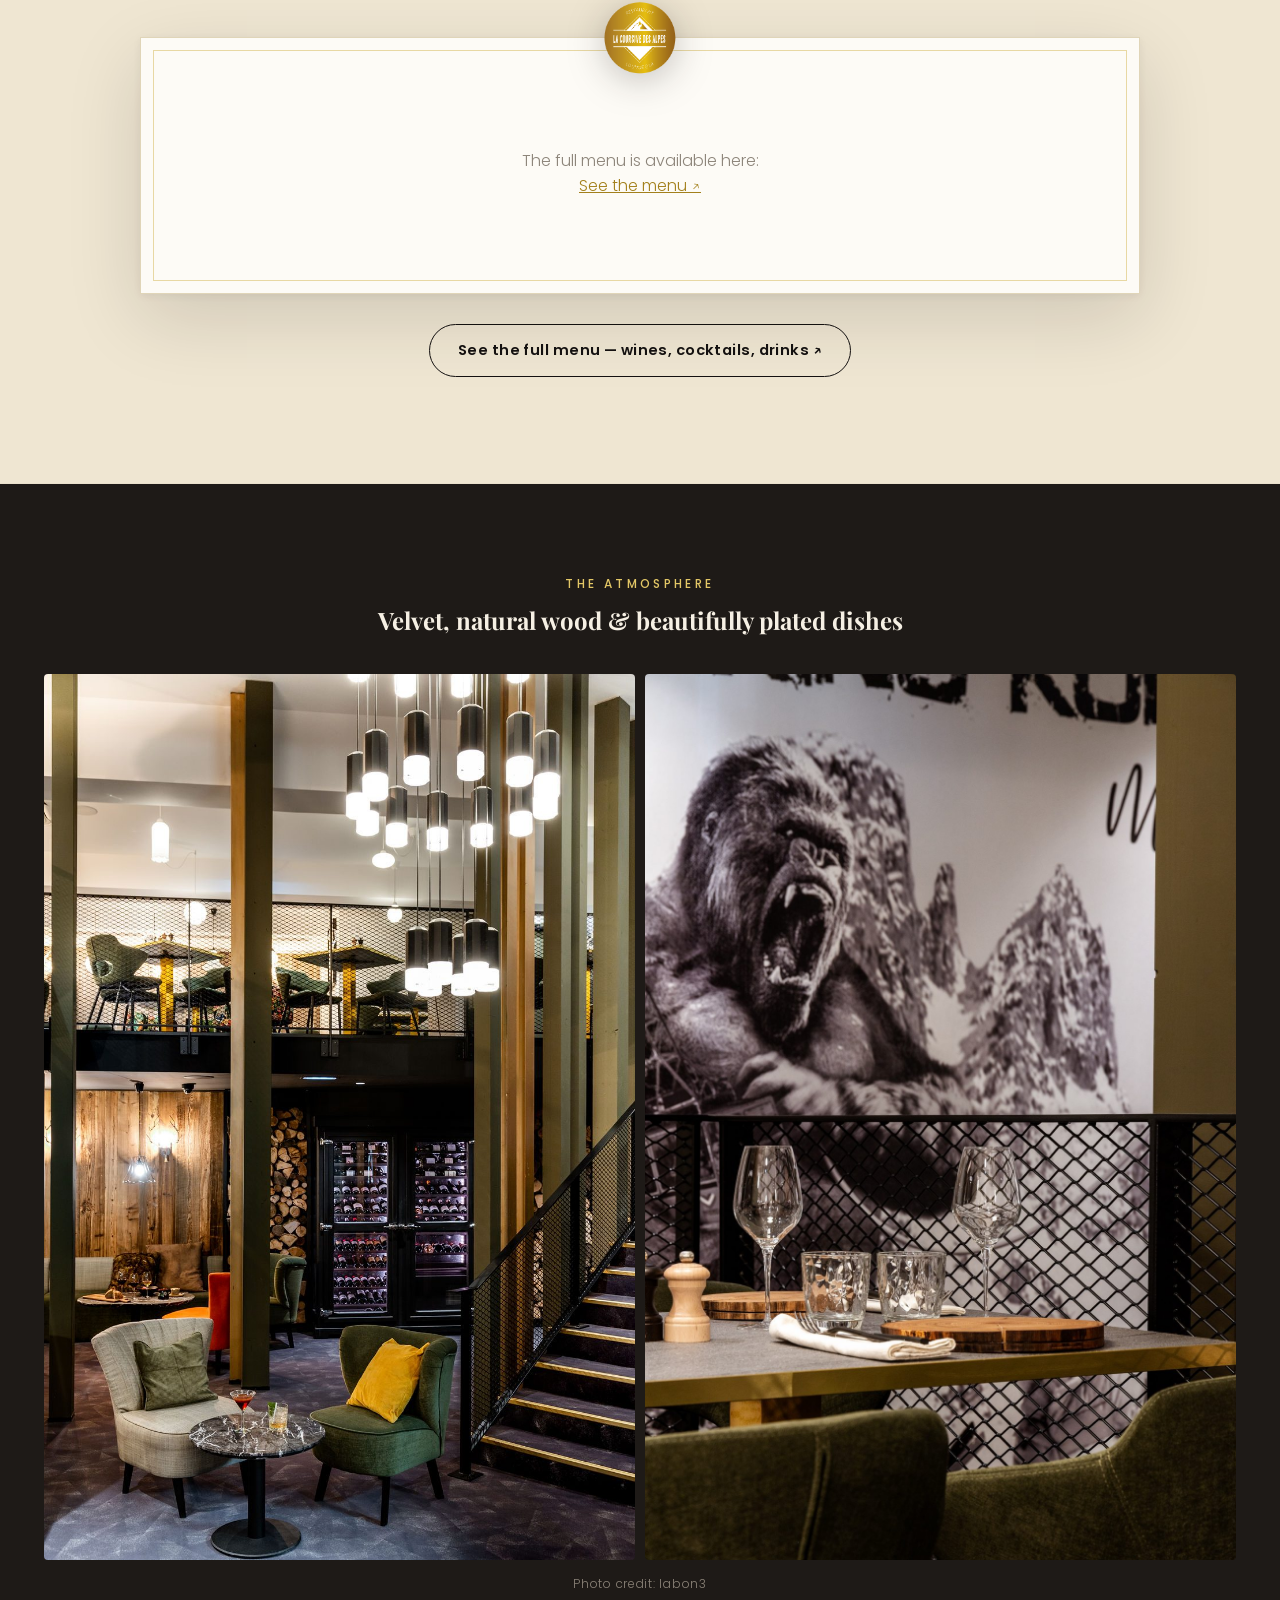
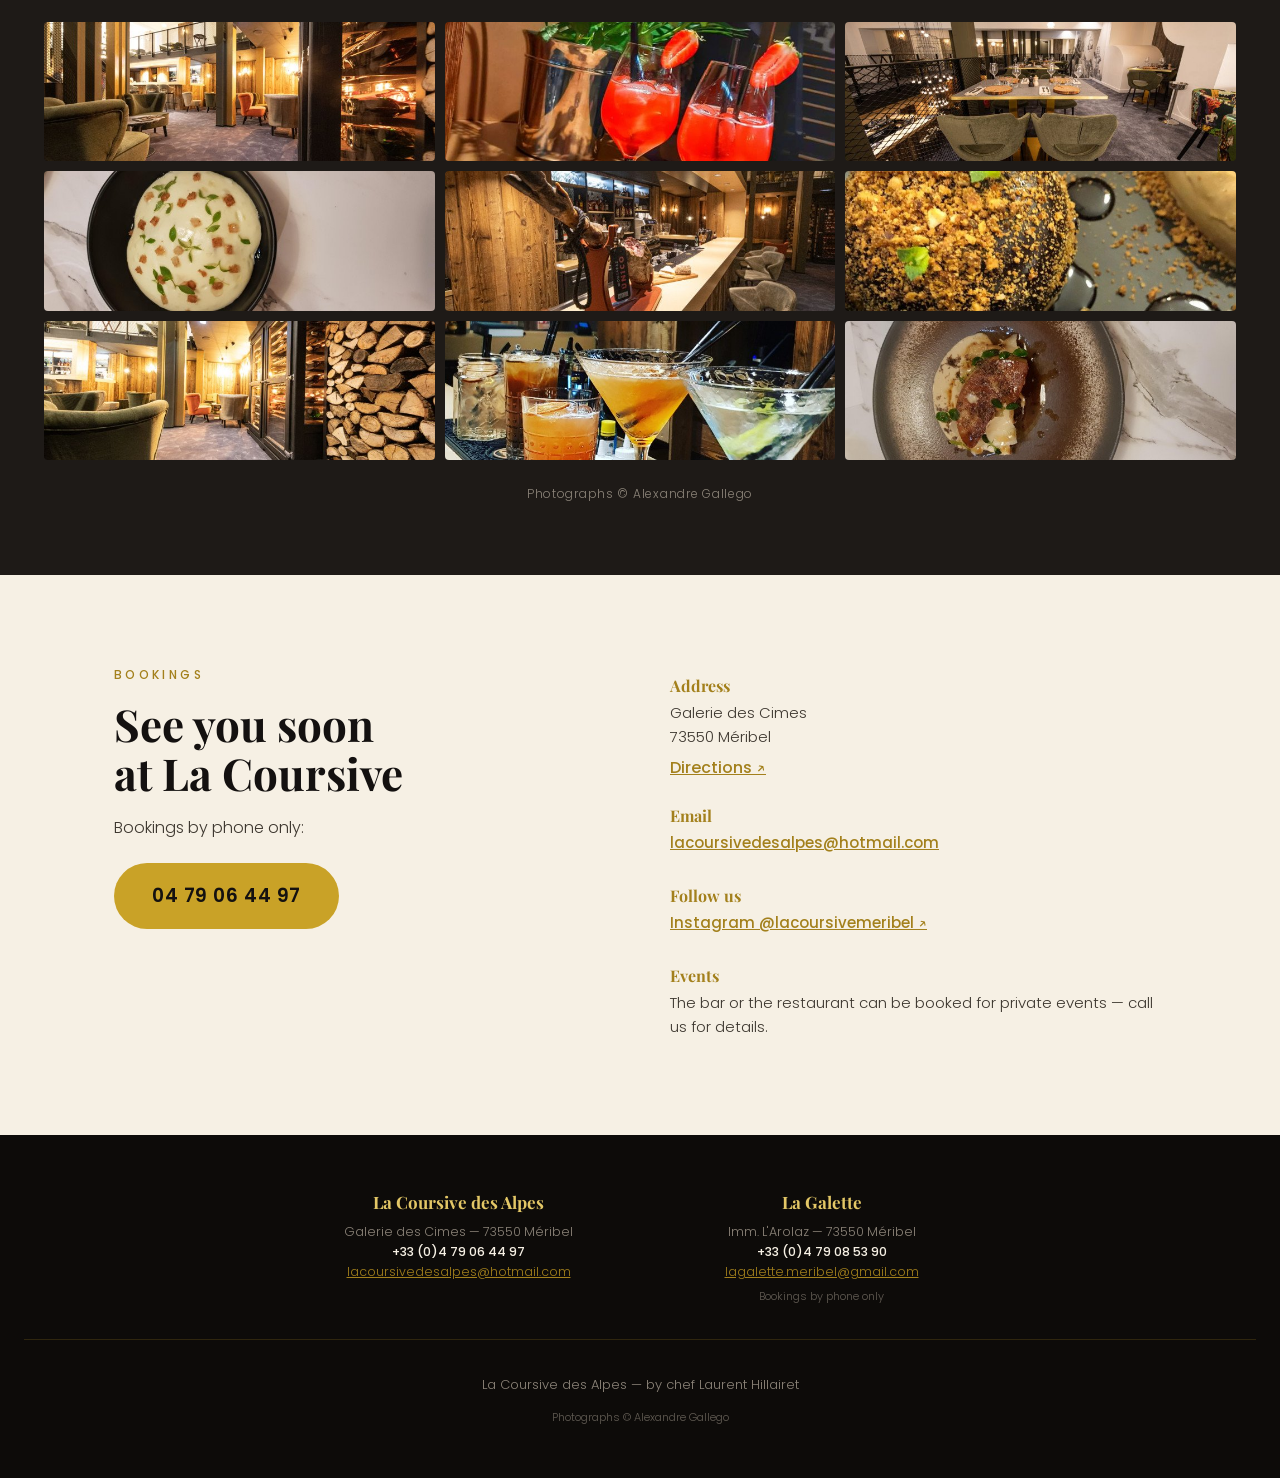
==== commit 9965a95c: "La Galette : « Réservation par téléphone uniquement » sous son e-mail (page La Galette et pied de pa" ====
--- a/coursive.html
+++ b/coursive.html
@@ -17,7 +17,7 @@
 <link rel="preconnect" href="https://fonts.googleapis.com">
 <link href="https://fonts.googleapis.com/css2?family=Playfair+Display:ital,wght@0,500;0,700;0,800;1,500&family=Poppins:wght@300;400;500;600&family=Montserrat:wght@300;400;500;600&display=swap" rel="stylesheet">
 <link rel="stylesheet" href="style.css?v=12">
-<script src="site-i18n.js?v=1"></script>
+<script src="site-i18n.js?v=2"></script>
 </head>
 <body>
 
@@ -157,6 +157,7 @@
       <p>Imm. L'Arolaz — 73550 Méribel</p>
       <p><a class="tel" href="tel:+33479085390">+33 (0)4 79 08 53 90</a></p>
       <p><a href="mailto:lagalette.meribel@gmail.com">lagalette.meribel@gmail.com</a></p>
+      <p class="tiny" data-i18n="galette.phoneOnly">Réservation par téléphone uniquement</p>
     </div>
   </div>
   <div class="base">
